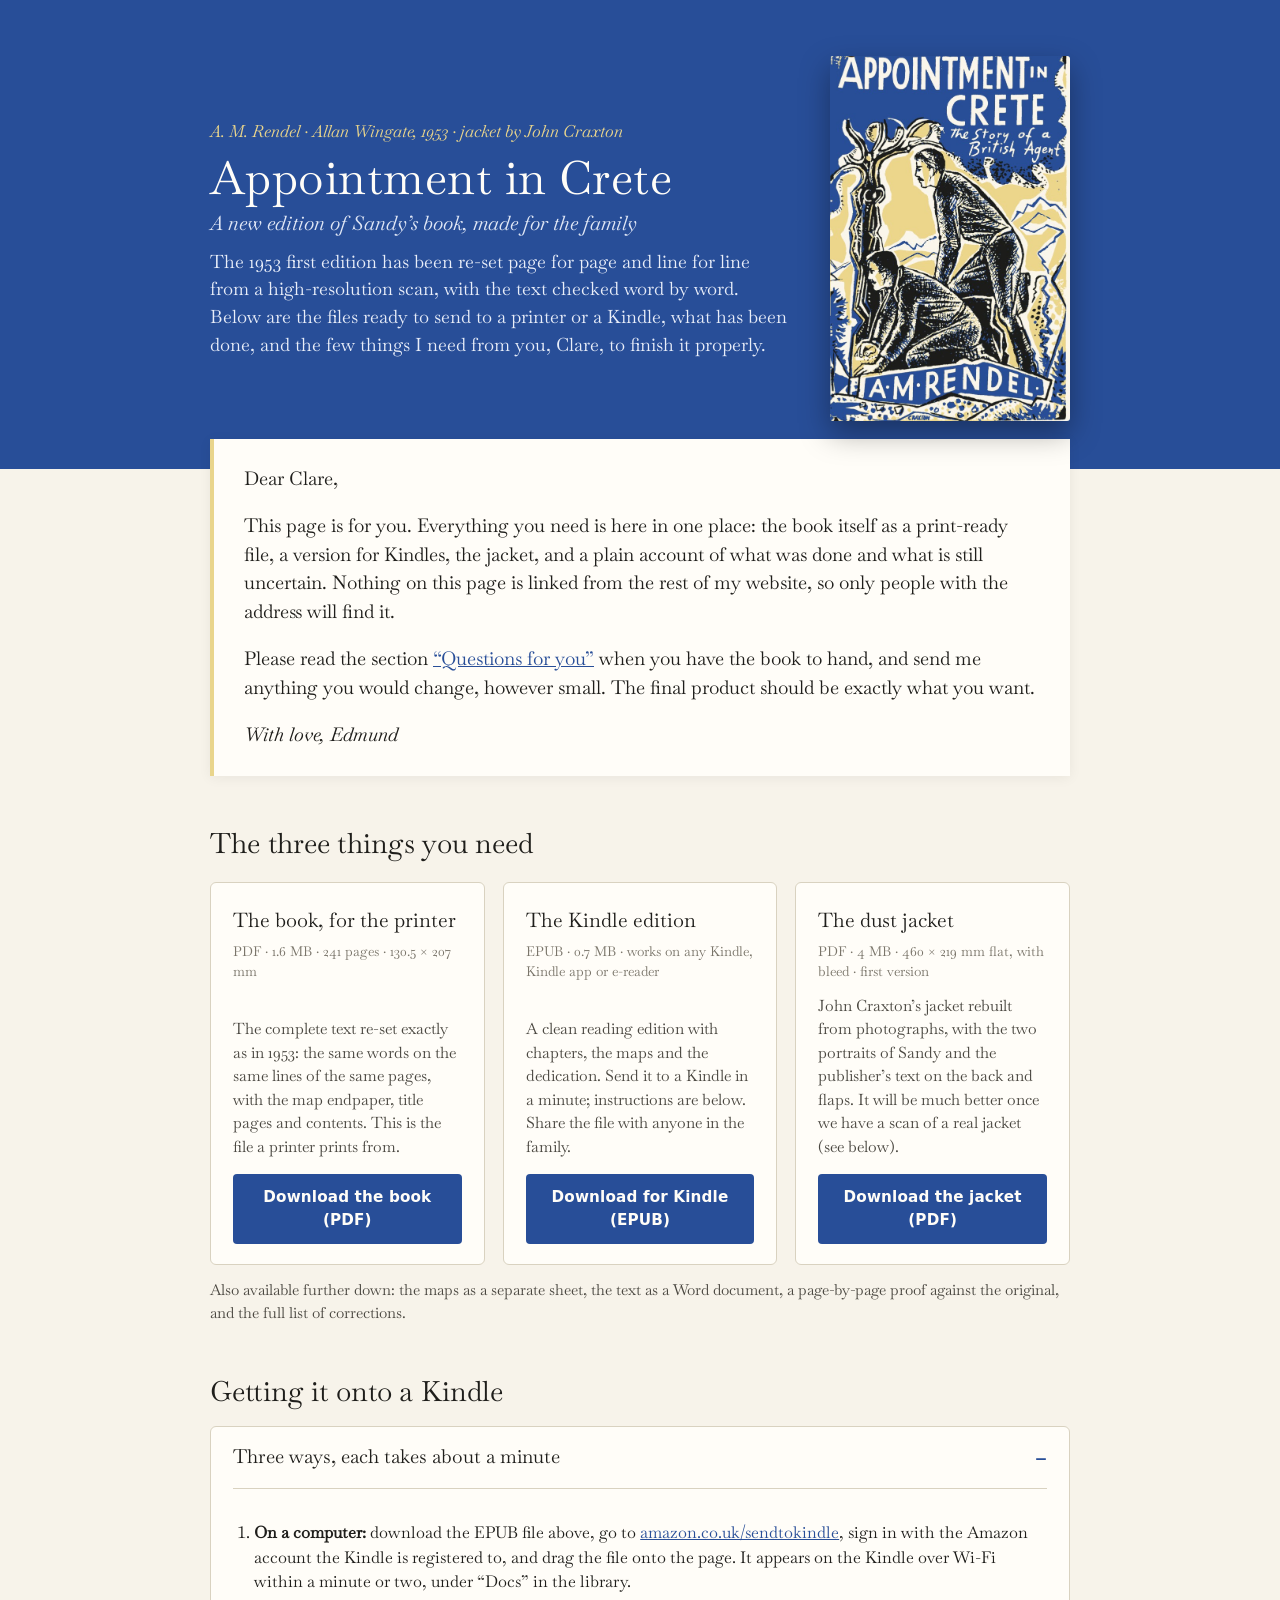
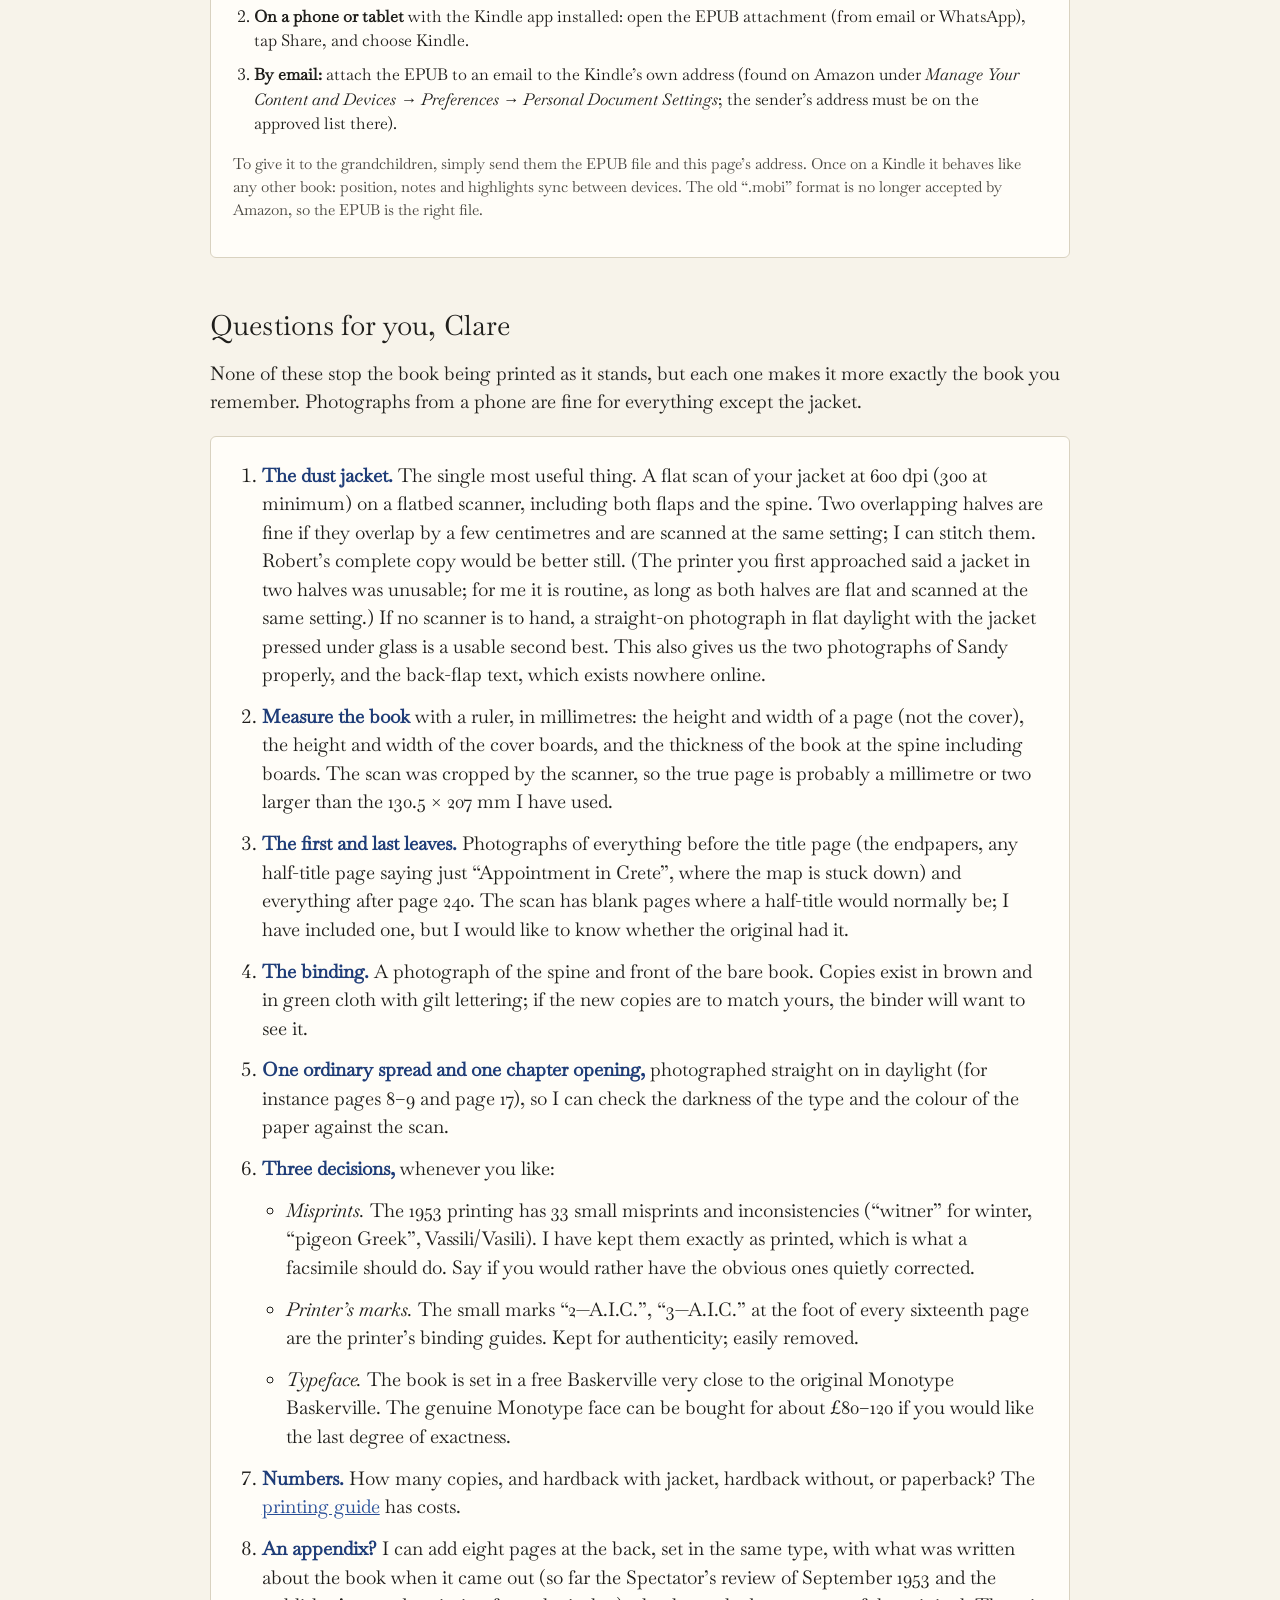
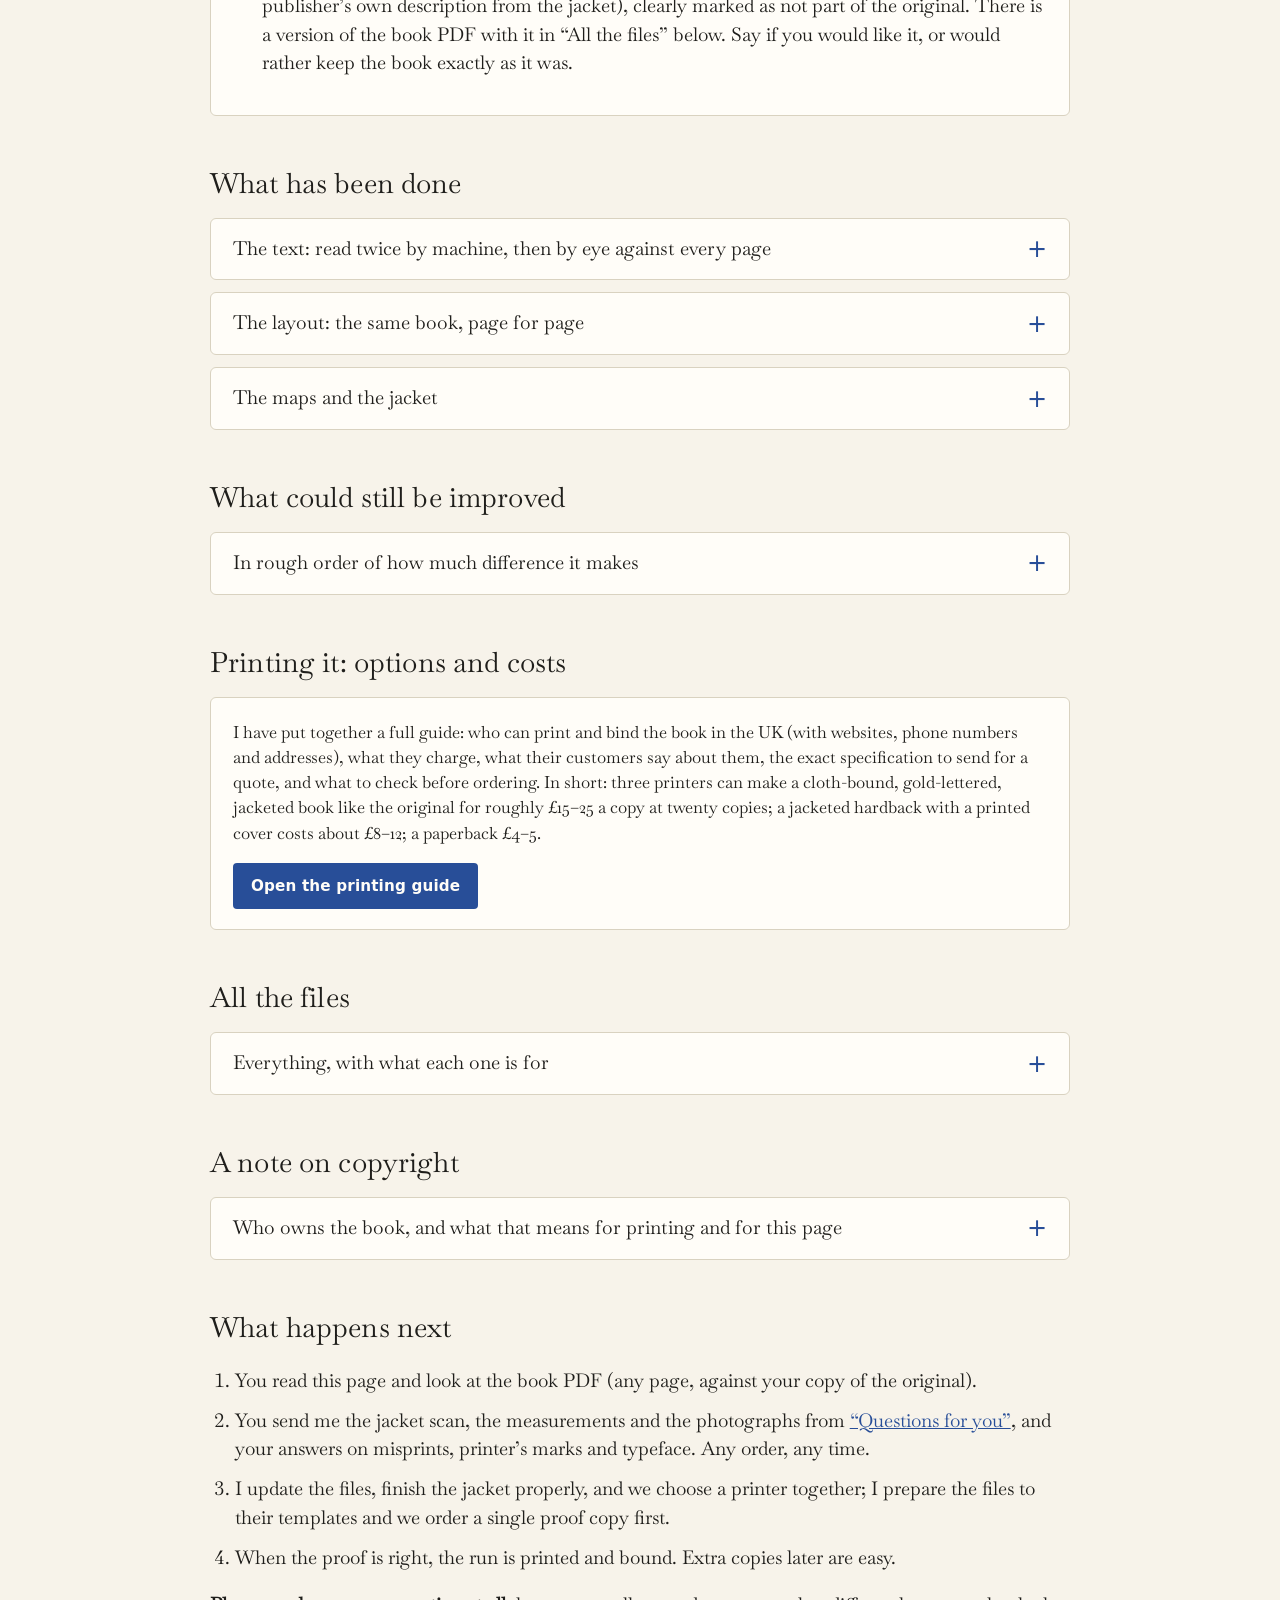
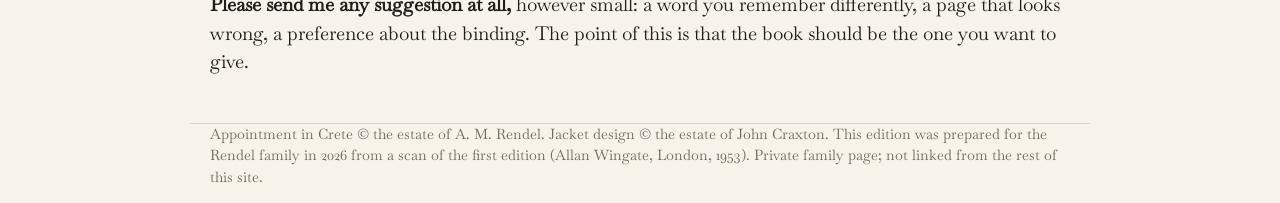
==== appointment-in-crete/index.html @ 9ece7dfc "Appointment in Crete: add printing guide, optional reviews appendix, page updates Co-Authored-By: Cl" ====
<!DOCTYPE html>
<html lang="en-GB">
<head>
<meta charset="utf-8">
<meta name="viewport" content="width=device-width, initial-scale=1">
<meta name="robots" content="noindex, nofollow, noarchive">
<title>Appointment in Crete — a new edition for the family</title>
<meta name="description" content="A. M. Rendel’s Appointment in Crete (1953), re-set page for page for the family: the book, the Kindle edition, the jacket, and what happens next.">
<style>
@font-face{font-family:"Baskervville";src:url(fonts/BaskervvilleRegular.ttf) format("truetype");font-weight:400;font-style:normal;font-display:swap}
@font-face{font-family:"Baskervville";src:url(fonts/BaskervvilleItalic.ttf) format("truetype");font-weight:400;font-style:italic;font-display:swap}
:root{--paper:#f7f3ea;--paper-2:#efe9db;--ink:#1f1e1b;--ink-2:#4a4740;--rule:#d9d2c0;--blue:#284e98;--blue-2:#1f3d78;--yellow:#e9d58c;--white:#fffdf8;--max:900px}
*{box-sizing:border-box}
html{scroll-behavior:smooth}
body{margin:0;background:var(--paper);color:var(--ink);font-family:"Baskervville",Baskerville,"Libre Baskerville",Georgia,serif;font-size:19px;line-height:1.5;-webkit-font-smoothing:antialiased}
a{color:var(--blue)}
.wrap{max-width:var(--max);margin:0 auto;padding:0 20px}
header.hero{background:var(--blue);color:var(--white);padding:56px 0 48px}
.hero .wrap{display:grid;grid-template-columns:1fr 240px;gap:40px;align-items:center}
.hero .kicker{font-style:italic;color:var(--yellow);font-size:1.05rem;margin:0 0 10px}
.hero h1{font-weight:400;font-size:2.9rem;line-height:1.05;margin:0 0 14px;letter-spacing:.01em}
.hero h1 small{display:block;font-size:1.25rem;font-style:italic;letter-spacing:0;margin-top:10px;color:#dfe6f5}
.hero p.lead{font-size:1.15rem;margin:0;color:#e9eef9;max-width:34em}
.hero img{width:100%;border-radius:3px;box-shadow:0 12px 30px rgba(0,0,0,.35)}
main{padding:12px 0 60px}
section{margin:46px 0}
h2{font-weight:400;font-size:1.75rem;margin:0 0 14px;letter-spacing:.005em}
h3{font-weight:400;font-size:1.2rem;margin:26px 0 8px}
p{margin:0 0 1em}
.letter{background:var(--white);border-left:4px solid var(--yellow);padding:26px 30px;margin-top:-30px;box-shadow:0 2px 12px rgba(0,0,0,.06)}
.letter p:last-child{margin-bottom:0}
.sig{font-style:italic}
.cards{display:grid;grid-template-columns:repeat(3,1fr);gap:18px;margin-top:18px}
.card{background:var(--white);border:1px solid var(--rule);border-radius:6px;padding:22px 22px 20px;display:flex;flex-direction:column}
.card h3{margin:0 0 6px;font-size:1.25rem}
.card p{font-size:.98rem;color:var(--ink-2);flex:1}
.card .meta{font-size:.85rem;color:#7a756a;margin:0 0 12px}
.btn{display:inline-block;background:var(--blue);color:var(--white);text-decoration:none;padding:12px 18px;border-radius:4px;font-family:system-ui,-apple-system,"Segoe UI",Roboto,sans-serif;font-size:.95rem;font-weight:600;letter-spacing:.01em;text-align:center}
.btn:hover{background:var(--blue-2)}
.btn.secondary{background:transparent;color:var(--blue);border:1.5px solid var(--blue)}
details{background:var(--white);border:1px solid var(--rule);border-radius:6px;margin:12px 0;padding:0 22px}
details summary{cursor:pointer;padding:16px 0;font-size:1.2rem;list-style:none;display:flex;align-items:center;justify-content:space-between}
details summary::-webkit-details-marker{display:none}
details summary::after{content:"+";font-family:system-ui,sans-serif;font-size:1.5rem;color:var(--blue);line-height:1}
details[open] summary::after{content:"–"}
details .body{padding:0 0 20px;border-top:1px solid var(--rule);padding-top:16px;font-size:1.02rem}
ol,ul{padding-left:1.3em}
li{margin:.35em 0}
.ask{background:var(--white);border:1px solid var(--rule);border-radius:6px;padding:6px 26px 18px}
.ask ol li{margin:.7em 0}
.ask li strong{color:var(--blue-2)}
.two{display:grid;grid-template-columns:1fr 1fr;gap:18px}
figure{margin:18px 0}
figure img{width:100%;border:1px solid var(--rule);background:#fff}
figcaption{font-size:.9rem;color:#6e6a60;margin-top:6px;font-style:italic}
table{border-collapse:collapse;width:100%;font-size:.92rem;margin:8px 0 14px}
th,td{text-align:left;vertical-align:top;padding:8px 10px;border-bottom:1px solid var(--rule)}
th{font-weight:400;font-style:italic;color:var(--ink-2)}
.files table td:first-child{white-space:nowrap}
.steps li{margin:.6em 0}
.note{font-size:.95rem;color:var(--ink-2)}
.pill{display:inline-block;background:var(--paper-2);border-radius:999px;padding:2px 10px;font-size:.8rem;font-family:system-ui,sans-serif;color:var(--ink-2);margin-left:6px;vertical-align:middle}
footer{border-top:1px solid var(--rule);padding:24px 0 40px;font-size:.9rem;color:#6e6a60}
@media (max-width:760px){
  body{font-size:17px}
  .hero .wrap{grid-template-columns:1fr}
  .hero img{max-width:220px}
  .hero h1{font-size:2.2rem}
  .cards,.two{grid-template-columns:1fr}
  .letter{padding:22px 20px}
}
</style>
</head>
<body>

<header class="hero">
  <div class="wrap">
    <div>
      <p class="kicker">A. M. Rendel · Allan Wingate, 1953 · jacket by John Craxton</p>
      <h1>Appointment in Crete<small>A new edition of Sandy’s book, made for the family</small></h1>
      <p class="lead">The 1953 first edition has been re-set page for page and line for line from a high-resolution scan, with the text checked word by word. Below are the files ready to send to a printer or a Kindle, what has been done, and the few things I need from you, Clare, to finish it properly.</p>
    </div>
    <img src="img/jacket-front.jpg" alt="Reconstruction of the 1953 dust jacket by John Craxton">
  </div>
</header>

<main class="wrap">

  <div class="letter">
    <p>Dear Clare,</p>
    <p>This page is for you. Everything you need is here in one place: the book itself as a print-ready file, a version for Kindles, the jacket, and a plain account of what was done and what is still uncertain. Nothing on this page is linked from the rest of my website, so only people with the address will find it.</p>
    <p>Please read the section <a href="#questions">“Questions for you”</a> when you have the book to hand, and send me anything you would change, however small. The final product should be exactly what you want.</p>
    <p class="sig">With love, Edmund</p>
  </div>

  <section id="essentials">
    <h2>The three things you need</h2>
    <div class="cards">
      <div class="card">
        <h3>The book, for the printer</h3>
        <p class="meta">PDF · 1.6 MB · 241 pages · 130.5 × 207 mm</p>
        <p>The complete text re-set exactly as in 1953: the same words on the same lines of the same pages, with the map endpaper, title pages and contents. This is the file a printer prints from.</p>
        <a class="btn" href="files/AppointmentInCrete_facsimile.pdf" download>Download the book (PDF)</a>
      </div>
      <div class="card">
        <h3>The Kindle edition</h3>
        <p class="meta">EPUB · 0.7 MB · works on any Kindle, Kindle app or e-reader</p>
        <p>A clean reading edition with chapters, the maps and the dedication. Send it to a Kindle in a minute; instructions are below. Share the file with anyone in the family.</p>
        <a class="btn" href="files/AppointmentInCrete.epub" download>Download for Kindle (EPUB)</a>
      </div>
      <div class="card">
        <h3>The dust jacket</h3>
        <p class="meta">PDF · 4 MB · 460 × 219 mm flat, with bleed · first version</p>
        <p>John Craxton’s jacket rebuilt from photographs, with the two portraits of Sandy and the publisher’s text on the back and flaps. It will be much better once we have a scan of a real jacket (see below).</p>
        <a class="btn" href="files/jacket.pdf" download>Download the jacket (PDF)</a>
      </div>
    </div>
    <p class="note" style="margin-top:14px">Also available further down: the maps as a separate sheet, the text as a Word document, a page-by-page proof against the original, and the full list of corrections.</p>
  </section>

  <section id="kindle">
    <h2>Getting it onto a Kindle</h2>
    <details open>
      <summary>Three ways, each takes about a minute</summary>
      <div class="body">
        <ol class="steps">
          <li><strong>On a computer:</strong> download the EPUB file above, go to <a href="https://www.amazon.co.uk/sendtokindle" target="_blank" rel="noopener">amazon.co.uk/sendtokindle</a>, sign in with the Amazon account the Kindle is registered to, and drag the file onto the page. It appears on the Kindle over Wi-Fi within a minute or two, under “Docs” in the library.</li>
          <li><strong>On a phone or tablet</strong> with the Kindle app installed: open the EPUB attachment (from email or WhatsApp), tap Share, and choose Kindle.</li>
          <li><strong>By email:</strong> attach the EPUB to an email to the Kindle’s own address (found on Amazon under <em>Manage Your Content and Devices → Preferences → Personal Document Settings</em>; the sender’s address must be on the approved list there).</li>
        </ol>
        <p class="note">To give it to the grandchildren, simply send them the EPUB file and this page’s address. Once on a Kindle it behaves like any other book: position, notes and highlights sync between devices. The old “.mobi” format is no longer accepted by Amazon, so the EPUB is the right file.</p>
      </div>
    </details>
  </section>

  <section id="questions">
    <h2>Questions for you, Clare</h2>
    <p>None of these stop the book being printed as it stands, but each one makes it more exactly the book you remember. Photographs from a phone are fine for everything except the jacket.</p>
    <div class="ask">
      <ol>
        <li><strong>The dust jacket.</strong> The single most useful thing. A flat scan of your jacket at 600 dpi (300 at minimum) on a flatbed scanner, including both flaps and the spine. Two overlapping halves are fine if they overlap by a few centimetres and are scanned at the same setting; I can stitch them. Robert’s complete copy would be better still. (The printer you first approached said a jacket in two halves was unusable; for me it is routine, as long as both halves are flat and scanned at the same setting.) If no scanner is to hand, a straight-on photograph in flat daylight with the jacket pressed under glass is a usable second best. This also gives us the two photographs of Sandy properly, and the back-flap text, which exists nowhere online.</li>
        <li><strong>Measure the book</strong> with a ruler, in millimetres: the height and width of a page (not the cover), the height and width of the cover boards, and the thickness of the book at the spine including boards. The scan was cropped by the scanner, so the true page is probably a millimetre or two larger than the 130.5 × 207 mm I have used.</li>
        <li><strong>The first and last leaves.</strong> Photographs of everything before the title page (the endpapers, any half-title page saying just “Appointment in Crete”, where the map is stuck down) and everything after page 240. The scan has blank pages where a half-title would normally be; I have included one, but I would like to know whether the original had it.</li>
        <li><strong>The binding.</strong> A photograph of the spine and front of the bare book. Copies exist in brown and in green cloth with gilt lettering; if the new copies are to match yours, the binder will want to see it.</li>
        <li><strong>One ordinary spread and one chapter opening,</strong> photographed straight on in daylight (for instance pages 8–9 and page 17), so I can check the darkness of the type and the colour of the paper against the scan.</li>
        <li><strong>Three decisions,</strong> whenever you like:
          <ul>
            <li><em>Misprints.</em> The 1953 printing has 33 small misprints and inconsistencies (“witner” for winter, “pigeon Greek”, Vassili/Vasili). I have kept them exactly as printed, which is what a facsimile should do. Say if you would rather have the obvious ones quietly corrected.</li>
            <li><em>Printer’s marks.</em> The small marks “2—A.I.C.”, “3—A.I.C.” at the foot of every sixteenth page are the printer’s binding guides. Kept for authenticity; easily removed.</li>
            <li><em>Typeface.</em> The book is set in a free Baskerville very close to the original Monotype Baskerville. The genuine Monotype face can be bought for about £80–120 if you would like the last degree of exactness.</li>
          </ul>
        </li>
        <li><strong>Numbers.</strong> How many copies, and hardback with jacket, hardback without, or paperback? The <a href="printing.html">printing guide</a> has costs.</li>
        <li><strong>An appendix?</strong> I can add eight pages at the back, set in the same type, with what was written about the book when it came out (so far the Spectator’s review of September 1953 and the publisher’s own description from the jacket), clearly marked as not part of the original. There is a version of the book PDF with it in “All the files” below. Say if you would like it, or would rather keep the book exactly as it was.</li>
      </ol>
    </div>
  </section>

  <section id="done">
    <h2>What has been done</h2>
    <details>
      <summary>The text: read twice by machine, then by eye against every page</summary>
      <div class="body">
        <p>The copy we had was a scan with a poor computer reading of the text behind it: about one error every sixty to a hundred words, worst in the Cretan names. The scan itself, happily, is excellent, at 600 dots per inch.</p>
        <p>The pages were read again by a modern recognition engine, the two readings were compared line by line, and every one of the 238 scanned pages was then proofread against the page image. 1,166 changes were made and logged, and the 33 places where the 1953 printing itself is wrong were kept as printed and listed. The author’s spellings (Herakleion, Lasithi, sakkouli) and the book’s punctuation have been reproduced exactly, down to the printer’s habit of a thin space before question marks and exclamation marks.</p>
        <p><a href="files/corrections.html">Read the full corrections log</a></p>
      </div>
    </details>
    <details>
      <summary>The layout: the same book, page for page</summary>
      <div class="body">
        <p>Rather than re-flow the text and hope it comes out the same length, every page of the new book carries exactly the words of the corresponding page in the original, on the same lines, justified to the same width, on the same grid of 35 lines. Page 133 of the new book is page 133 of the old one. The chapter openings with their two-line capitals and small flower, the page numbers, the Byron verse on page 122, the tapering last paragraph and “FINIS” are all as they were. An automatic check lays each new page over its scan to catch any drift.</p>
        <div class="two">
          <figure><img src="img/spread-original.jpg" alt="Pages 8 and 9 of the 1953 edition"><figcaption>Pages 8–9 of the 1953 printing (scan)</figcaption></figure>
          <figure><img src="img/spread-new.jpg" alt="Pages 8 and 9 of the new edition"><figcaption>The same pages in the new edition</figcaption></figure>
        </div>
        <figure><img src="img/chapter-opening.png" alt="Chapter One opening in the new edition"><figcaption>The opening of Chapter One in the new setting, with the chapter flower traced from the original.</figcaption></figure>
        <p><a href="files/proof_side_by_side.pdf">Open the page-by-page proof</a> (47 MB: every page of the scan beside the new page).</p>
      </div>
    </details>
    <details>
      <summary>The maps and the jacket</summary>
      <div class="body">
        <div class="two">
          <div>
            <p>The two maps of Crete from the front endpaper were cleaned from the 600 dpi scan (specks removed, nothing redrawn) and are supplied both inside the book and as a separate sheet at the size of a page, so they can be stuck down on the endpaper as in the original.</p>
            <p>The jacket was rebuilt from the best photographs of first editions that booksellers have put online. The front works well because Craxton’s design uses three flat printing colours (blue, yellow and black) that could be separated cleanly. The spine is re-lettered in a plain typeface because no photograph shows it flat; the two portraits of Sandy are soft because they come from a photograph of a photograph; and the continuation of the blurb on the back flap could not be found anywhere. A scan of a real jacket replaces all of this.</p>
            <p style="display:flex;gap:10px;align-items:flex-start"><img src="img/photo_officer.jpg" alt="Sandy Rendel as a British officer" style="width:48%;border:1px solid var(--rule)"><img src="img/photo_partisan.jpg" alt="Sandy Rendel as a Cretan partisan" style="width:48%;border:1px solid var(--rule)"></p>
          </div>
          <figure><img src="img/map.jpg" alt="The two maps of Crete from the endpaper"><figcaption>The endpaper maps, cleaned from the scan</figcaption></figure>
        </div>
      </div>
    </details>
  </section>

  <section id="improve">
    <h2>What could still be improved</h2>
    <details>
      <summary>In rough order of how much difference it makes</summary>
      <div class="body">
        <ol>
          <li><strong>Jacket from a real scan</strong> — spine lettering, sharp portraits, true colours, the missing back-flap text.</li>
          <li><strong>Exact trim size and margins</strong> from measuring the book, so the printed copy is the same size in the hand.</li>
          <li><strong>Half-title and endpapers</strong> confirmed from the family copy.</li>
          <li><strong>Type colour.</strong> Letterpress printing on soft paper looks heavier than a modern print; the type has been thickened slightly to compensate, and a photograph of an original page will let me match it more closely.</li>
          <li><strong>The genuine Monotype Baskerville</strong> typeface, if wanted (a purchase of about £80–120).</li>
          <li><strong>Three doubtful readings</strong> that need a glance at the book: page 19 “had to help” (a tiny dot after “had”, judged a speck rather than a full stop), page 144 “of” (a broken letter in the printing), page 163 a faint comma after “brightly”.</li>
          <li><strong>Binding to match</strong> (cloth colour, gilt spine lettering) once we know what yours looks like.</li>
        </ol>
      </div>
    </details>
  </section>

  <section id="printing">
    <h2>Printing it: options and costs</h2>
    <div class="card" style="display:block">
      <p style="font-size:1.05rem;color:var(--ink)">I have put together a full guide: who can print and bind the book in the UK (with websites, phone numbers and addresses), what they charge, what their customers say about them, the exact specification to send for a quote, and what to check before ordering. In short: three printers can make a cloth-bound, gold-lettered, jacketed book like the original for roughly £15–25 a copy at twenty copies; a jacketed hardback with a printed cover costs about £8–12; a paperback £4–5.</p>
      <a class="btn" href="printing.html">Open the printing guide</a>
    </div>
  </section>

  <section id="files" class="files">
    <h2>All the files</h2>
    <details>
      <summary>Everything, with what each one is for</summary>
      <div class="body">
        <table>
          <tr><td><a href="files/AppointmentInCrete_facsimile.pdf" download>AppointmentInCrete_facsimile.pdf</a></td><td>The book for the printer, 241 pages at trim size, fonts embedded. <span class="pill">1.6 MB</span></td></tr>
          <tr><td><a href="files/AppointmentInCrete_facsimile_with_appendix.pdf" download>AppointmentInCrete_facsimile_with_appendix.pdf</a></td><td>The same book with an optional eight-page appendix of contemporary reviews and the jacket text at the back (249 pages). <span class="pill">1.8 MB</span></td></tr>
          <tr><td><a href="printing.html">printing.html</a></td><td>The printing guide: printers, contact details, costs, reviews, specification and checklist.</td></tr>
          <tr><td><a href="files/AppointmentInCrete.epub" download>AppointmentInCrete.epub</a></td><td>Kindle / e-reader edition. <span class="pill">0.7 MB</span></td></tr>
          <tr><td><a href="files/jacket.pdf" download>jacket.pdf</a></td><td>Dust jacket, first version, 460 × 219 mm including 3 mm bleed, 22 mm spine, 76 mm flaps. <span class="pill">4 MB</span></td></tr>
          <tr><td><a href="files/map_endpaper.pdf" download>map_endpaper.pdf</a></td><td>The two maps as one sheet at page size, for the endpaper. <span class="pill">0.4 MB</span></td></tr>
          <tr><td><a href="files/AppointmentInCrete_text.docx" download>AppointmentInCrete_text.docx</a></td><td>The corrected text as a Word document, for anyone who wants to quote or search it. <span class="pill">0.2 MB</span></td></tr>
          <tr><td><a href="files/proof_side_by_side.pdf">proof_side_by_side.pdf</a></td><td>Every page of the 1953 scan beside the new page, for checking. <span class="pill">47 MB</span></td></tr>
          <tr><td><a href="files/corrections.html">corrections.html</a></td><td>Every change made to the machine-read text, page by page, and the misprints found in the original.</td></tr>
          <tr><td><a href="files/plan.html">plan.html</a></td><td>The working plan: measurements of the original, research notes, printing research, open questions.</td></tr>
        </table>
      </div>
    </details>
  </section>

  <section id="copyright">
    <h2>A note on copyright</h2>
    <details>
      <summary>Who owns the book, and what that means for printing and for this page</summary>
      <div class="body">
        <p>Sandy died in 1991, so under UK law his text remains in copyright until the end of 2061. The copyright belongs to his estate, that is to his heirs, unless he assigned it to the publisher; Allan Wingate ceased trading in the 1960s, and if it is not clear from his papers whether the rights were assigned or merely licensed, the family is the only party with a realistic claim. Printing copies for the family and sharing this page among the family are the kind of thing the owner of a copyright is entitled to do. If anyone in the family has papers from the publisher, they would settle the question.</p>
        <p>The jacket design is John Craxton’s (he died in 2009) and is in copyright until 2079, held by his estate. Reproducing it on a handful of family copies is the sort of use an estate is normally glad to allow, and a short courtesy note to the Craxton Estate would be a kind thing to send if the jacket is reprinted. The two photographs on the jacket are of unknown authorship and were published in 1953; their copyright has expired.</p>
        <p>This page is unlisted and marked so that search engines do not index it. It should stay a page for the family rather than a public edition.</p>
      </div>
    </details>
  </section>

  <section id="next">
    <h2>What happens next</h2>
    <ol class="steps">
      <li>You read this page and look at the book PDF (any page, against your copy of the original).</li>
      <li>You send me the jacket scan, the measurements and the photographs from <a href="#questions">“Questions for you”</a>, and your answers on misprints, printer’s marks and typeface. Any order, any time.</li>
      <li>I update the files, finish the jacket properly, and we choose a printer together; I prepare the files to their templates and we order a single proof copy first.</li>
      <li>When the proof is right, the run is printed and bound. Extra copies later are easy.</li>
    </ol>
    <p><strong>Please send me any suggestion at all,</strong> however small: a word you remember differently, a page that looks wrong, a preference about the binding. The point of this is that the book should be the one you want to give.</p>
  </section>

</main>

<footer class="wrap">
  <p>Appointment in Crete © the estate of A. M. Rendel. Jacket design © the estate of John Craxton. This edition was prepared for the Rendel family in 2026 from a scan of the first edition (Allan Wingate, London, 1953). Private family page; not linked from the rest of this site.</p>
</footer>

</body>
</html>
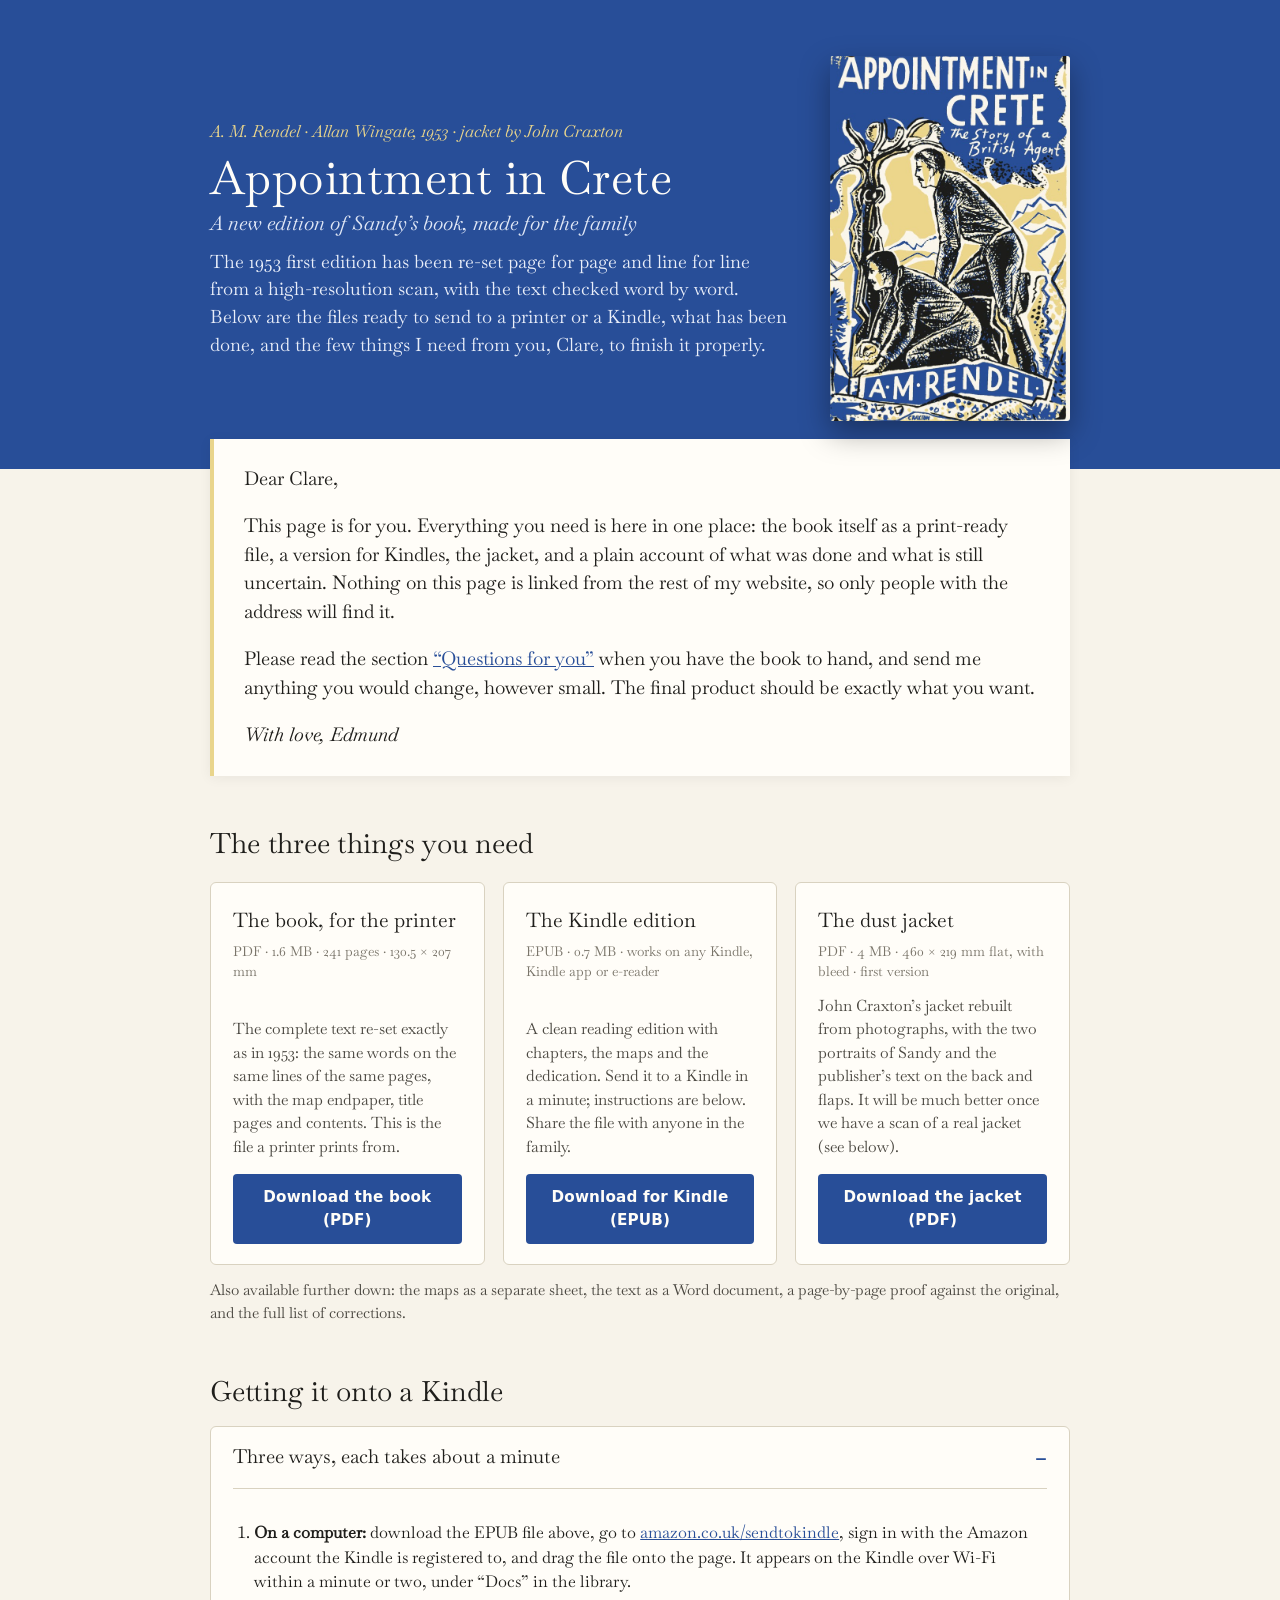
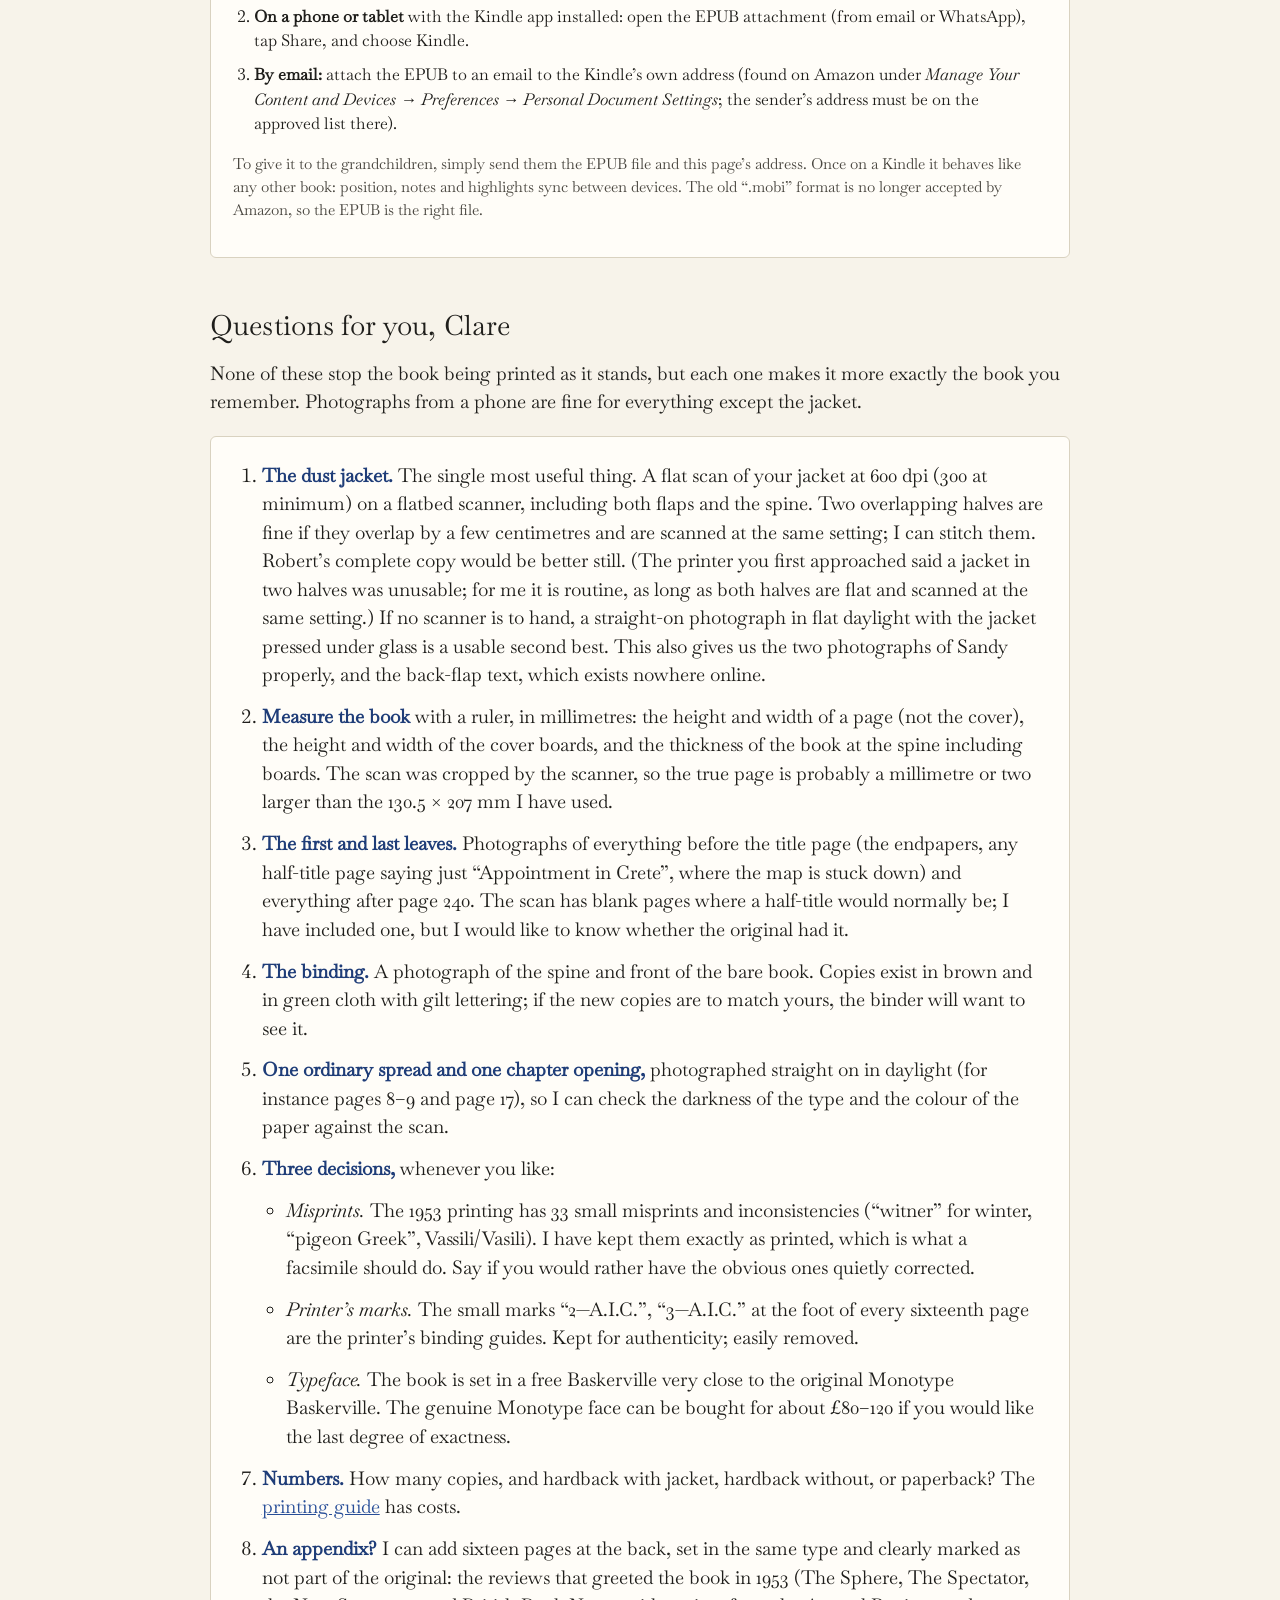
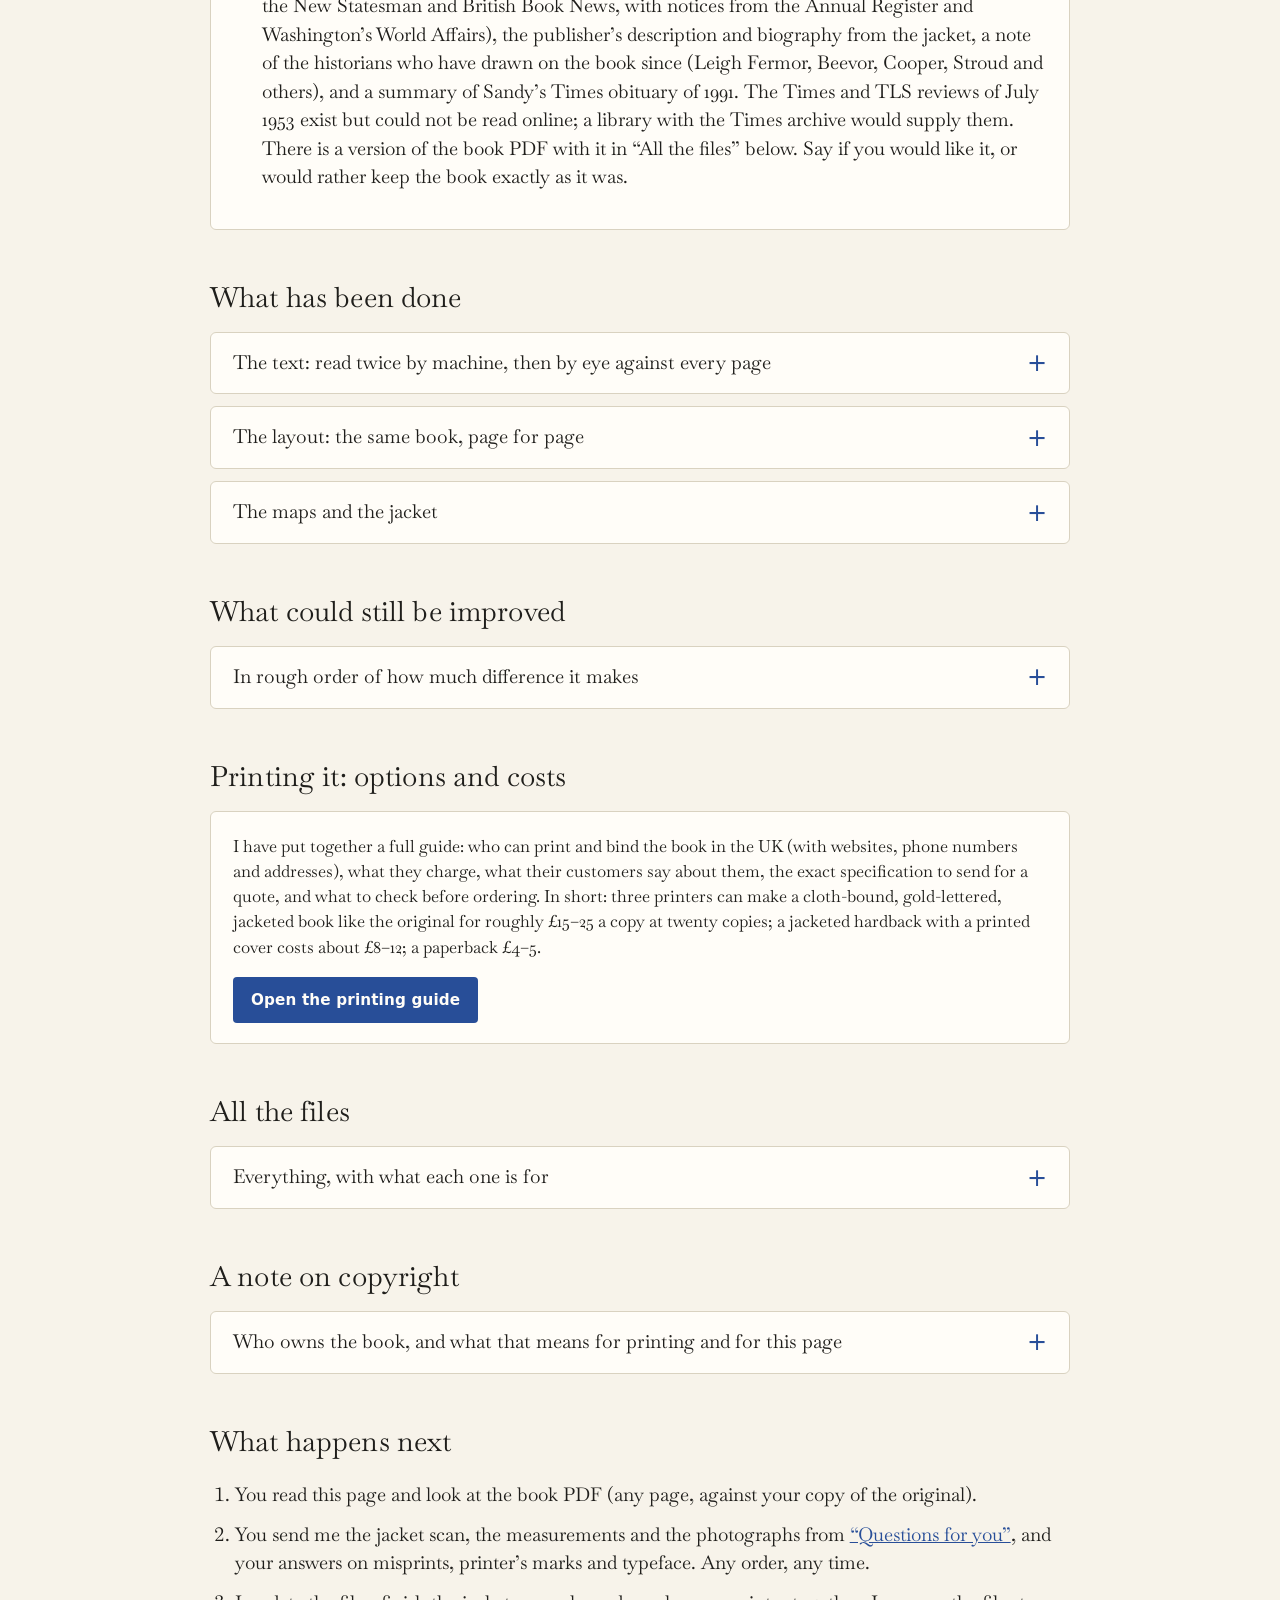
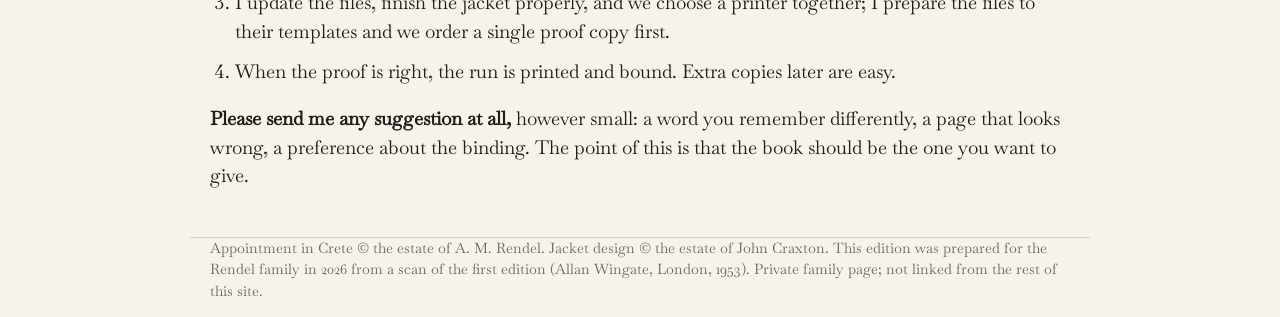
==== commit 6f1248da: "Appointment in Crete: reviews appendix expanded, IngramSpark 2026 price, page text Co-Authored-By: C" ====
--- a/appointment-in-crete/index.html
+++ b/appointment-in-crete/index.html
@@ -151,7 +151,7 @@
           </ul>
         </li>
         <li><strong>Numbers.</strong> How many copies, and hardback with jacket, hardback without, or paperback? The <a href="printing.html">printing guide</a> has costs.</li>
-        <li><strong>An appendix?</strong> I can add eight pages at the back, set in the same type, with what was written about the book when it came out (so far the Spectator’s review of September 1953 and the publisher’s own description from the jacket), clearly marked as not part of the original. There is a version of the book PDF with it in “All the files” below. Say if you would like it, or would rather keep the book exactly as it was.</li>
+        <li><strong>An appendix?</strong> I can add sixteen pages at the back, set in the same type and clearly marked as not part of the original: the reviews that greeted the book in 1953 (The Sphere, The Spectator, the New Statesman and British Book News, with notices from the Annual Register and Washington’s World Affairs), the publisher’s description and biography from the jacket, a note of the historians who have drawn on the book since (Leigh Fermor, Beevor, Cooper, Stroud and others), and a summary of Sandy’s Times obituary of 1991. The Times and TLS reviews of July 1953 exist but could not be read online; a library with the Times archive would supply them. There is a version of the book PDF with it in “All the files” below. Say if you would like it, or would rather keep the book exactly as it was.</li>
       </ol>
     </div>
   </section>
@@ -226,7 +226,7 @@
       <div class="body">
         <table>
           <tr><td><a href="files/AppointmentInCrete_facsimile.pdf" download>AppointmentInCrete_facsimile.pdf</a></td><td>The book for the printer, 241 pages at trim size, fonts embedded. <span class="pill">1.6 MB</span></td></tr>
-          <tr><td><a href="files/AppointmentInCrete_facsimile_with_appendix.pdf" download>AppointmentInCrete_facsimile_with_appendix.pdf</a></td><td>The same book with an optional eight-page appendix of contemporary reviews and the jacket text at the back (249 pages). <span class="pill">1.8 MB</span></td></tr>
+          <tr><td><a href="files/AppointmentInCrete_facsimile_with_appendix.pdf" download>AppointmentInCrete_facsimile_with_appendix.pdf</a></td><td>The same book with an optional sixteen-page appendix at the back: the 1953 reviews, the jacket text, later references and the 1991 obituary (257 pages). <span class="pill">1.7 MB</span></td></tr>
           <tr><td><a href="printing.html">printing.html</a></td><td>The printing guide: printers, contact details, costs, reviews, specification and checklist.</td></tr>
           <tr><td><a href="files/AppointmentInCrete.epub" download>AppointmentInCrete.epub</a></td><td>Kindle / e-reader edition. <span class="pill">0.7 MB</span></td></tr>
           <tr><td><a href="files/jacket.pdf" download>jacket.pdf</a></td><td>Dust jacket, first version, 460 × 219 mm including 3 mm bleed, 22 mm spine, 76 mm flaps. <span class="pill">4 MB</span></td></tr>
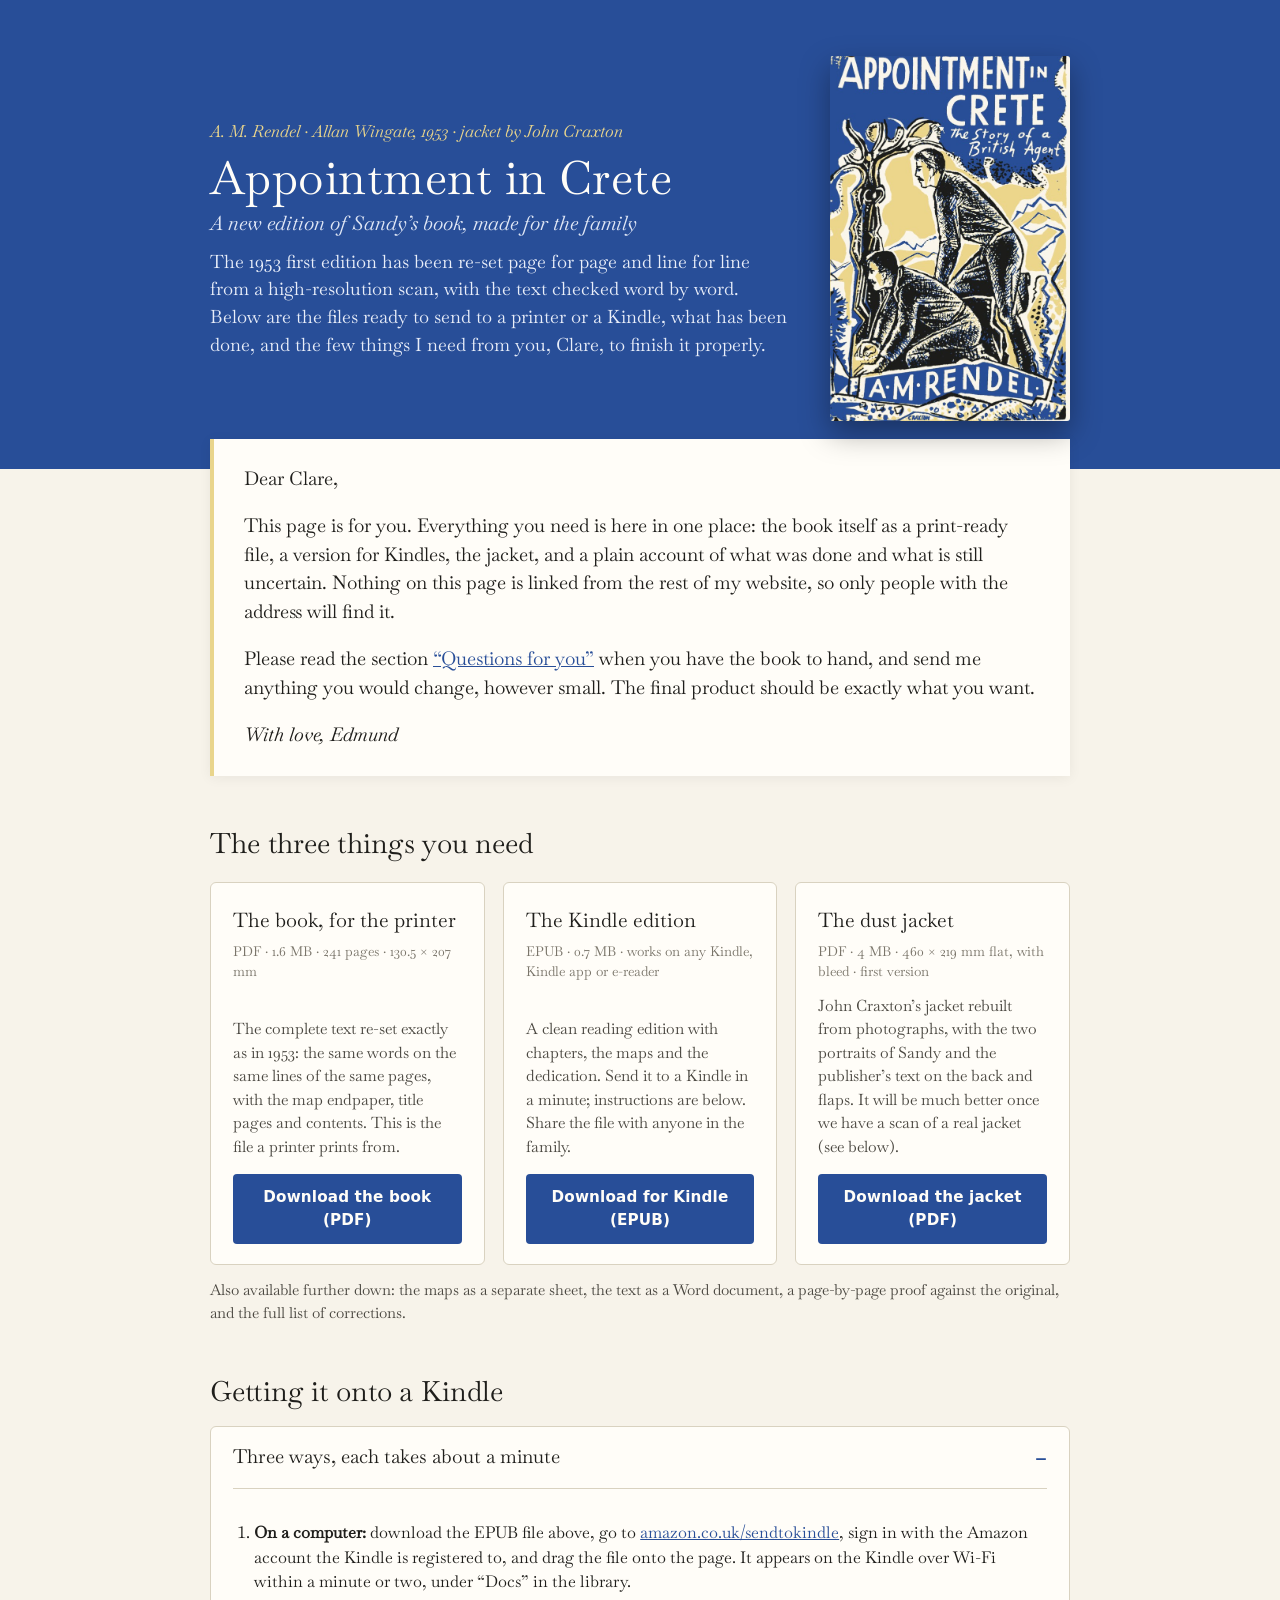
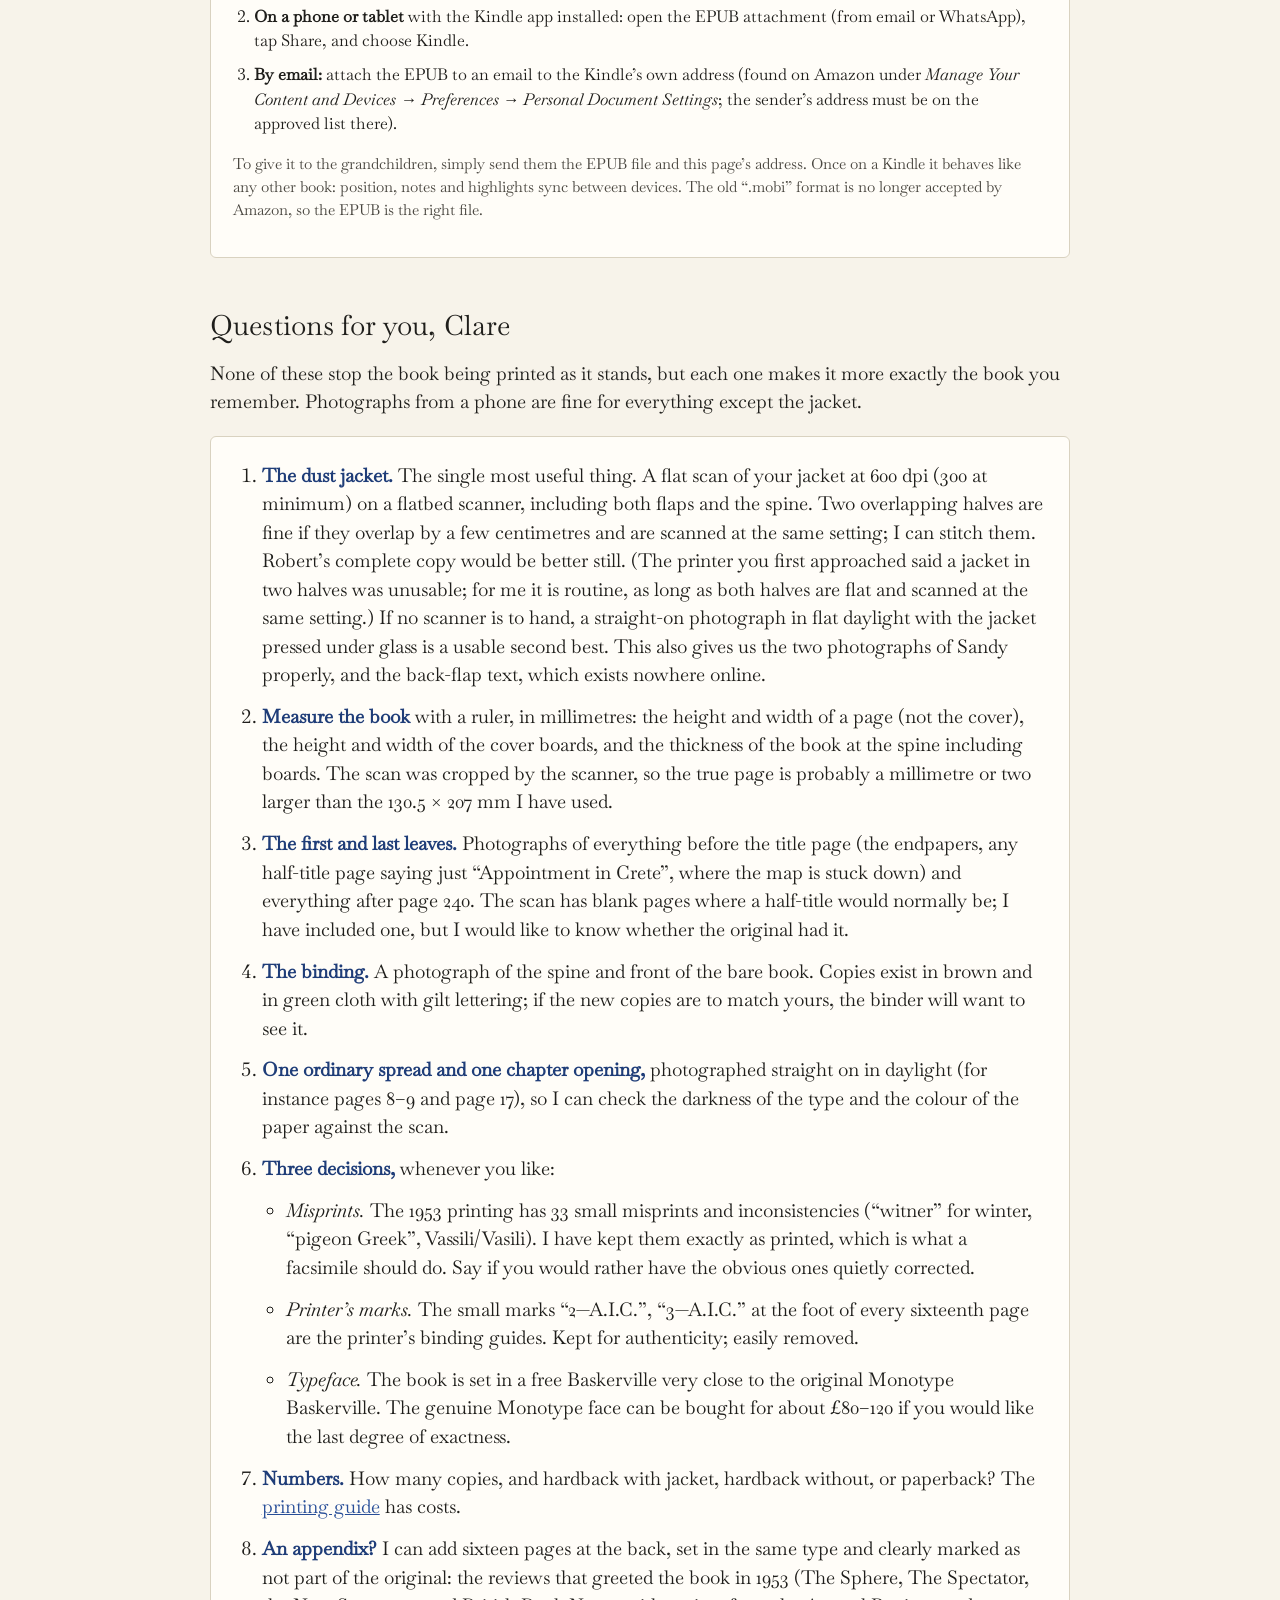
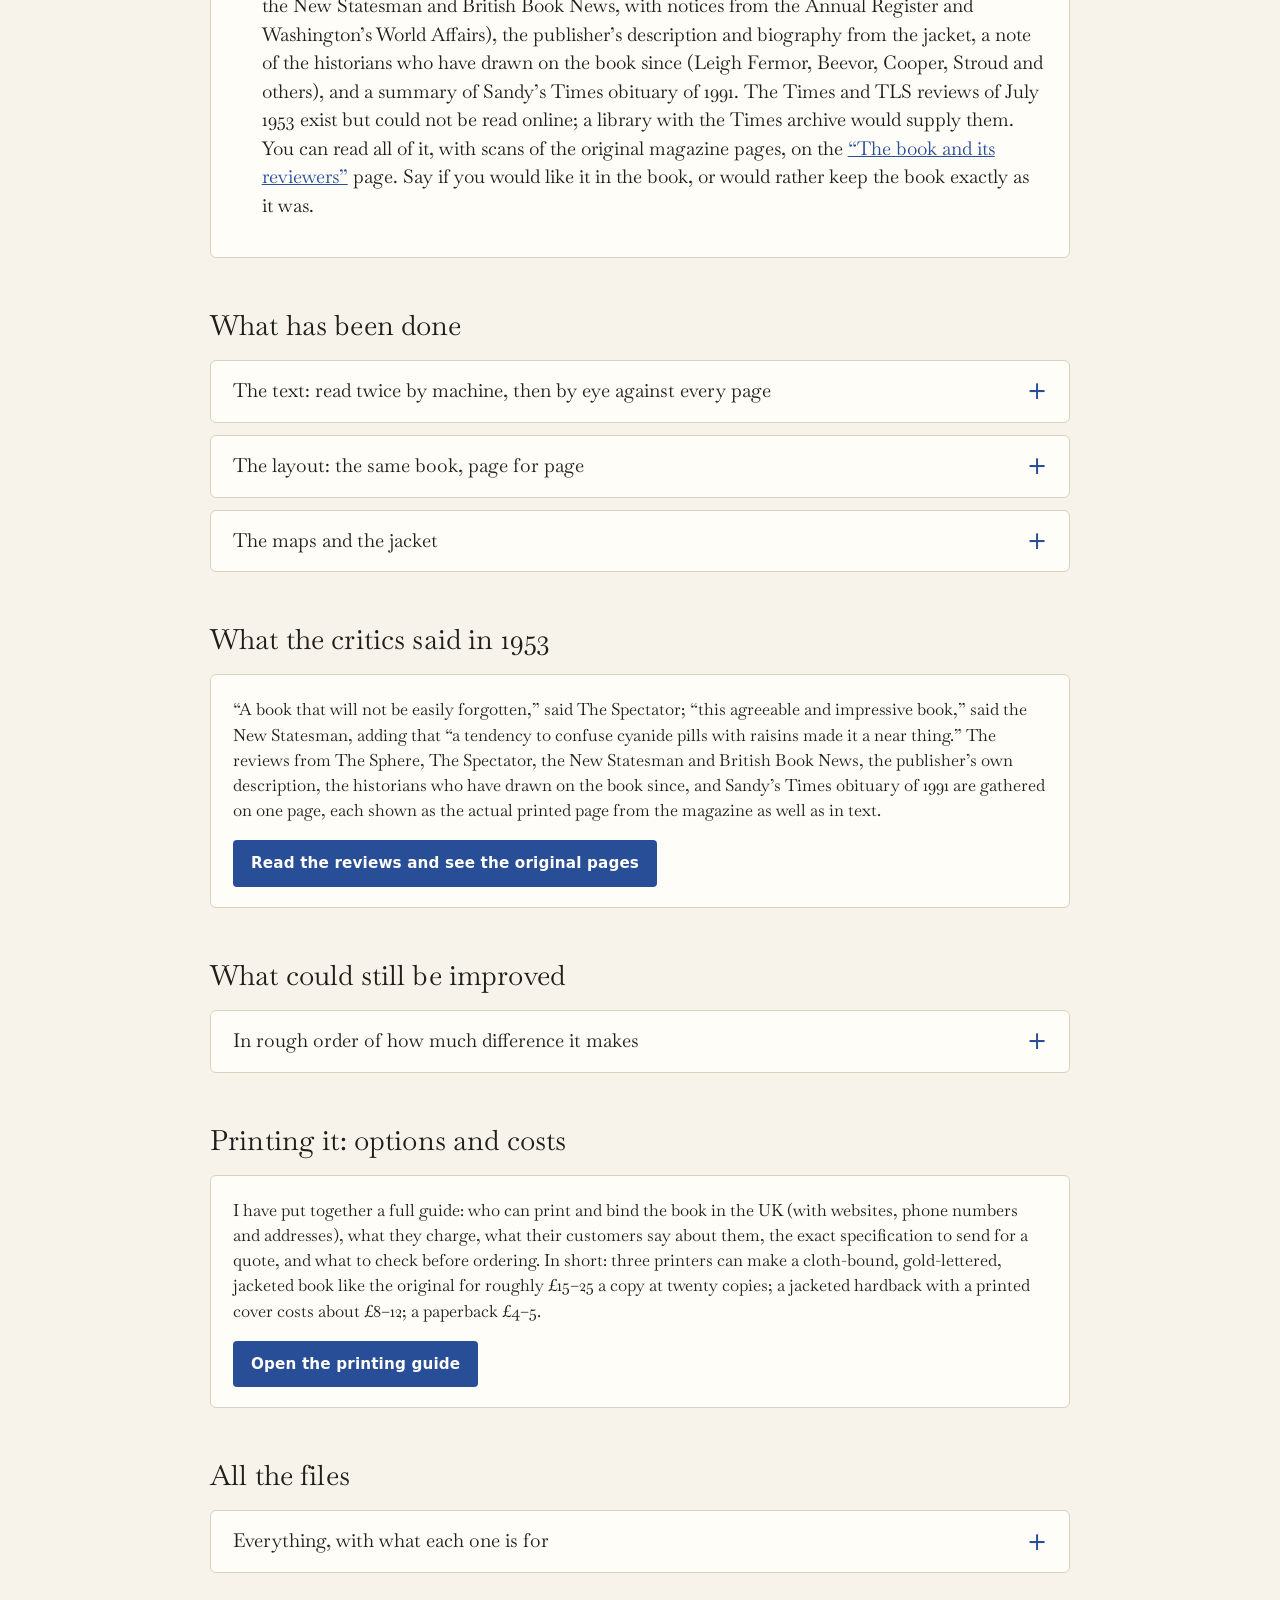
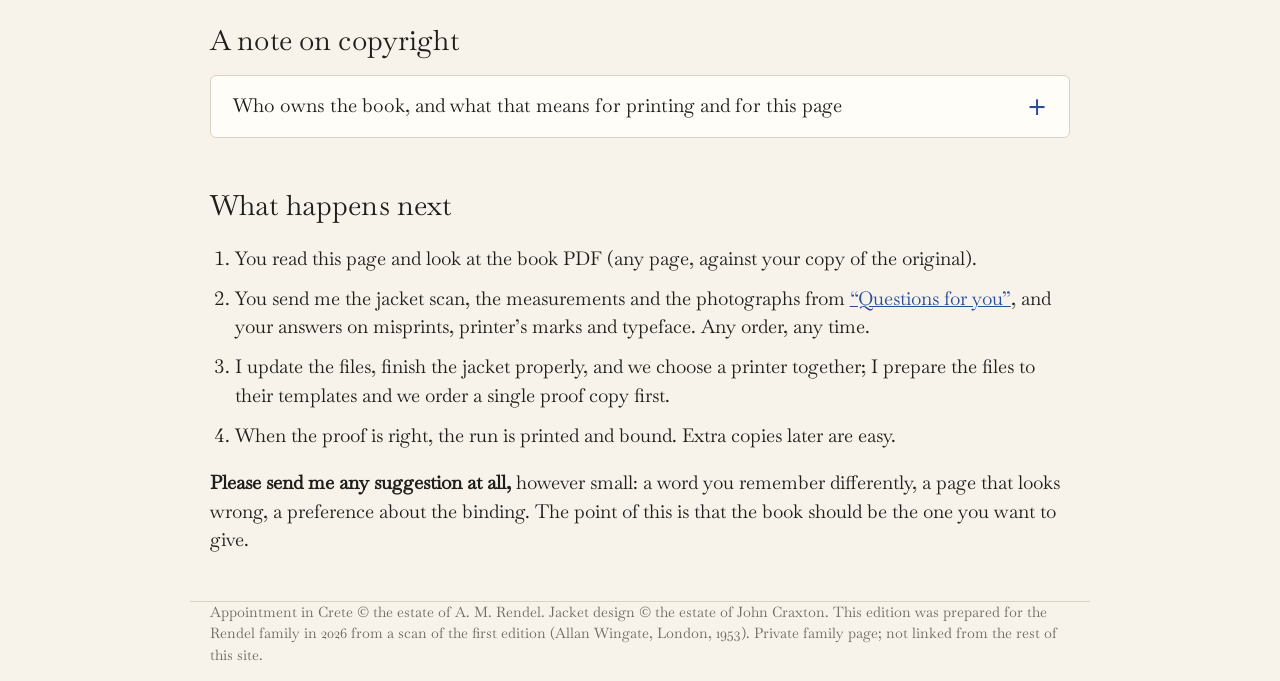
==== commit dac4df8f: "Appointment in Crete: reviews page with scans of the original magazine pages and the 1991 Times obit" ====
--- a/appointment-in-crete/index.html
+++ b/appointment-in-crete/index.html
@@ -151,7 +151,7 @@
           </ul>
         </li>
         <li><strong>Numbers.</strong> How many copies, and hardback with jacket, hardback without, or paperback? The <a href="printing.html">printing guide</a> has costs.</li>
-        <li><strong>An appendix?</strong> I can add sixteen pages at the back, set in the same type and clearly marked as not part of the original: the reviews that greeted the book in 1953 (The Sphere, The Spectator, the New Statesman and British Book News, with notices from the Annual Register and Washington’s World Affairs), the publisher’s description and biography from the jacket, a note of the historians who have drawn on the book since (Leigh Fermor, Beevor, Cooper, Stroud and others), and a summary of Sandy’s Times obituary of 1991. The Times and TLS reviews of July 1953 exist but could not be read online; a library with the Times archive would supply them. There is a version of the book PDF with it in “All the files” below. Say if you would like it, or would rather keep the book exactly as it was.</li>
+        <li><strong>An appendix?</strong> I can add sixteen pages at the back, set in the same type and clearly marked as not part of the original: the reviews that greeted the book in 1953 (The Sphere, The Spectator, the New Statesman and British Book News, with notices from the Annual Register and Washington’s World Affairs), the publisher’s description and biography from the jacket, a note of the historians who have drawn on the book since (Leigh Fermor, Beevor, Cooper, Stroud and others), and a summary of Sandy’s Times obituary of 1991. The Times and TLS reviews of July 1953 exist but could not be read online; a library with the Times archive would supply them. You can read all of it, with scans of the original magazine pages, on the <a href="appendix.html">“The book and its reviewers”</a> page. Say if you would like it in the book, or would rather keep the book exactly as it was.</li>
       </ol>
     </div>
   </section>
@@ -191,6 +191,14 @@
         </div>
       </div>
     </details>
+  </section>
+
+  <section id="reviews">
+    <h2>What the critics said in 1953</h2>
+    <div class="card" style="display:block">
+      <p style="font-size:1.05rem;color:var(--ink)">“A book that will not be easily forgotten,” said The Spectator; “this agreeable and impressive book,” said the New Statesman, adding that “a tendency to confuse cyanide pills with raisins made it a near thing.” The reviews from The Sphere, The Spectator, the New Statesman and British Book News, the publisher’s own description, the historians who have drawn on the book since, and Sandy’s Times obituary of 1991 are gathered on one page, each shown as the actual printed page from the magazine as well as in text.</p>
+      <a class="btn" href="appendix.html">Read the reviews and see the original pages</a>
+    </div>
   </section>
 
   <section id="improve">
@@ -227,6 +235,8 @@
         <table>
           <tr><td><a href="files/AppointmentInCrete_facsimile.pdf" download>AppointmentInCrete_facsimile.pdf</a></td><td>The book for the printer, 241 pages at trim size, fonts embedded. <span class="pill">1.6 MB</span></td></tr>
           <tr><td><a href="files/AppointmentInCrete_facsimile_with_appendix.pdf" download>AppointmentInCrete_facsimile_with_appendix.pdf</a></td><td>The same book with an optional sixteen-page appendix at the back: the 1953 reviews, the jacket text, later references and the 1991 obituary (257 pages). <span class="pill">1.7 MB</span></td></tr>
+          <tr><td><a href="appendix.html">appendix.html</a></td><td>The appendix material online: the 1953 reviews as text and as scans of the original pages, the jacket text, later histories, the 1991 obituary.</td></tr>
+          <tr><td><a href="files/appendix_reviews.pdf" download>appendix_reviews.pdf</a></td><td>The sixteen appendix pages on their own. <span class="pill">0.1 MB</span></td></tr>
           <tr><td><a href="printing.html">printing.html</a></td><td>The printing guide: printers, contact details, costs, reviews, specification and checklist.</td></tr>
           <tr><td><a href="files/AppointmentInCrete.epub" download>AppointmentInCrete.epub</a></td><td>Kindle / e-reader edition. <span class="pill">0.7 MB</span></td></tr>
           <tr><td><a href="files/jacket.pdf" download>jacket.pdf</a></td><td>Dust jacket, first version, 460 × 219 mm including 3 mm bleed, 22 mm spine, 76 mm flaps. <span class="pill">4 MB</span></td></tr>
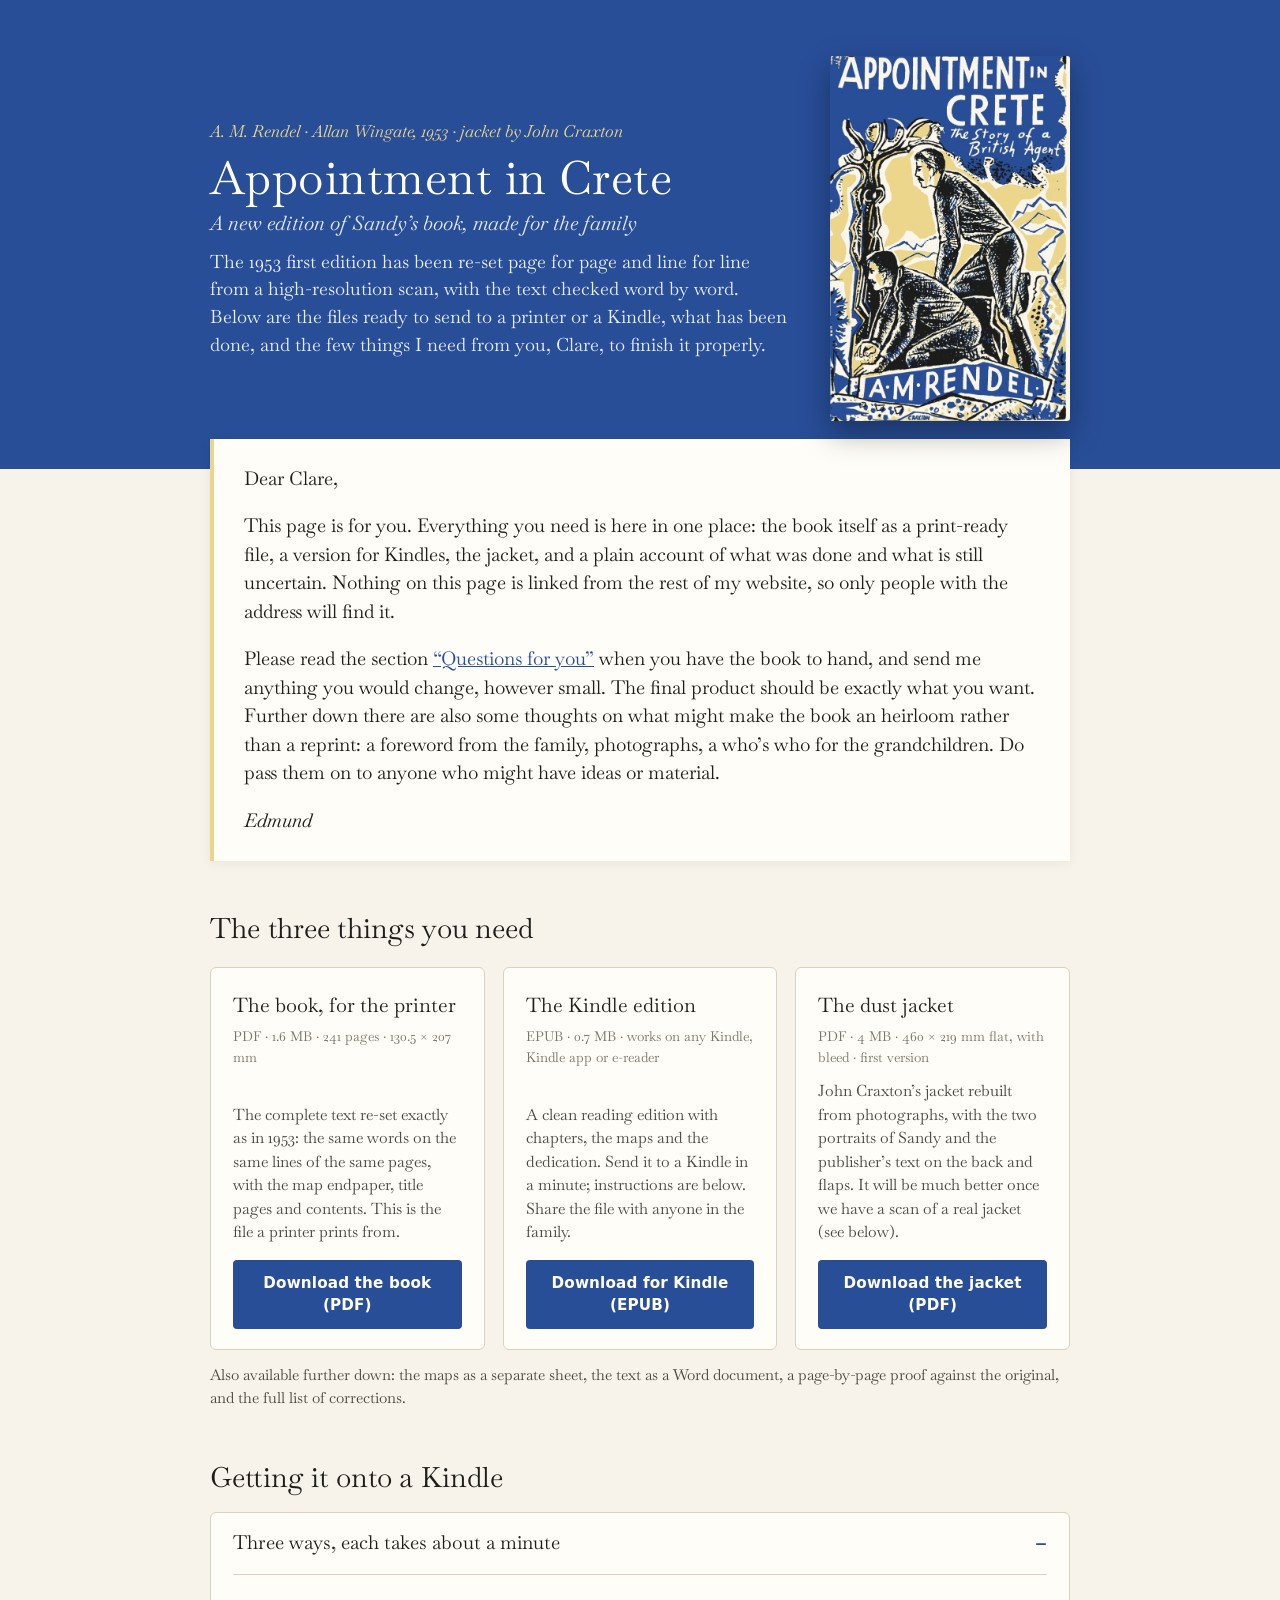
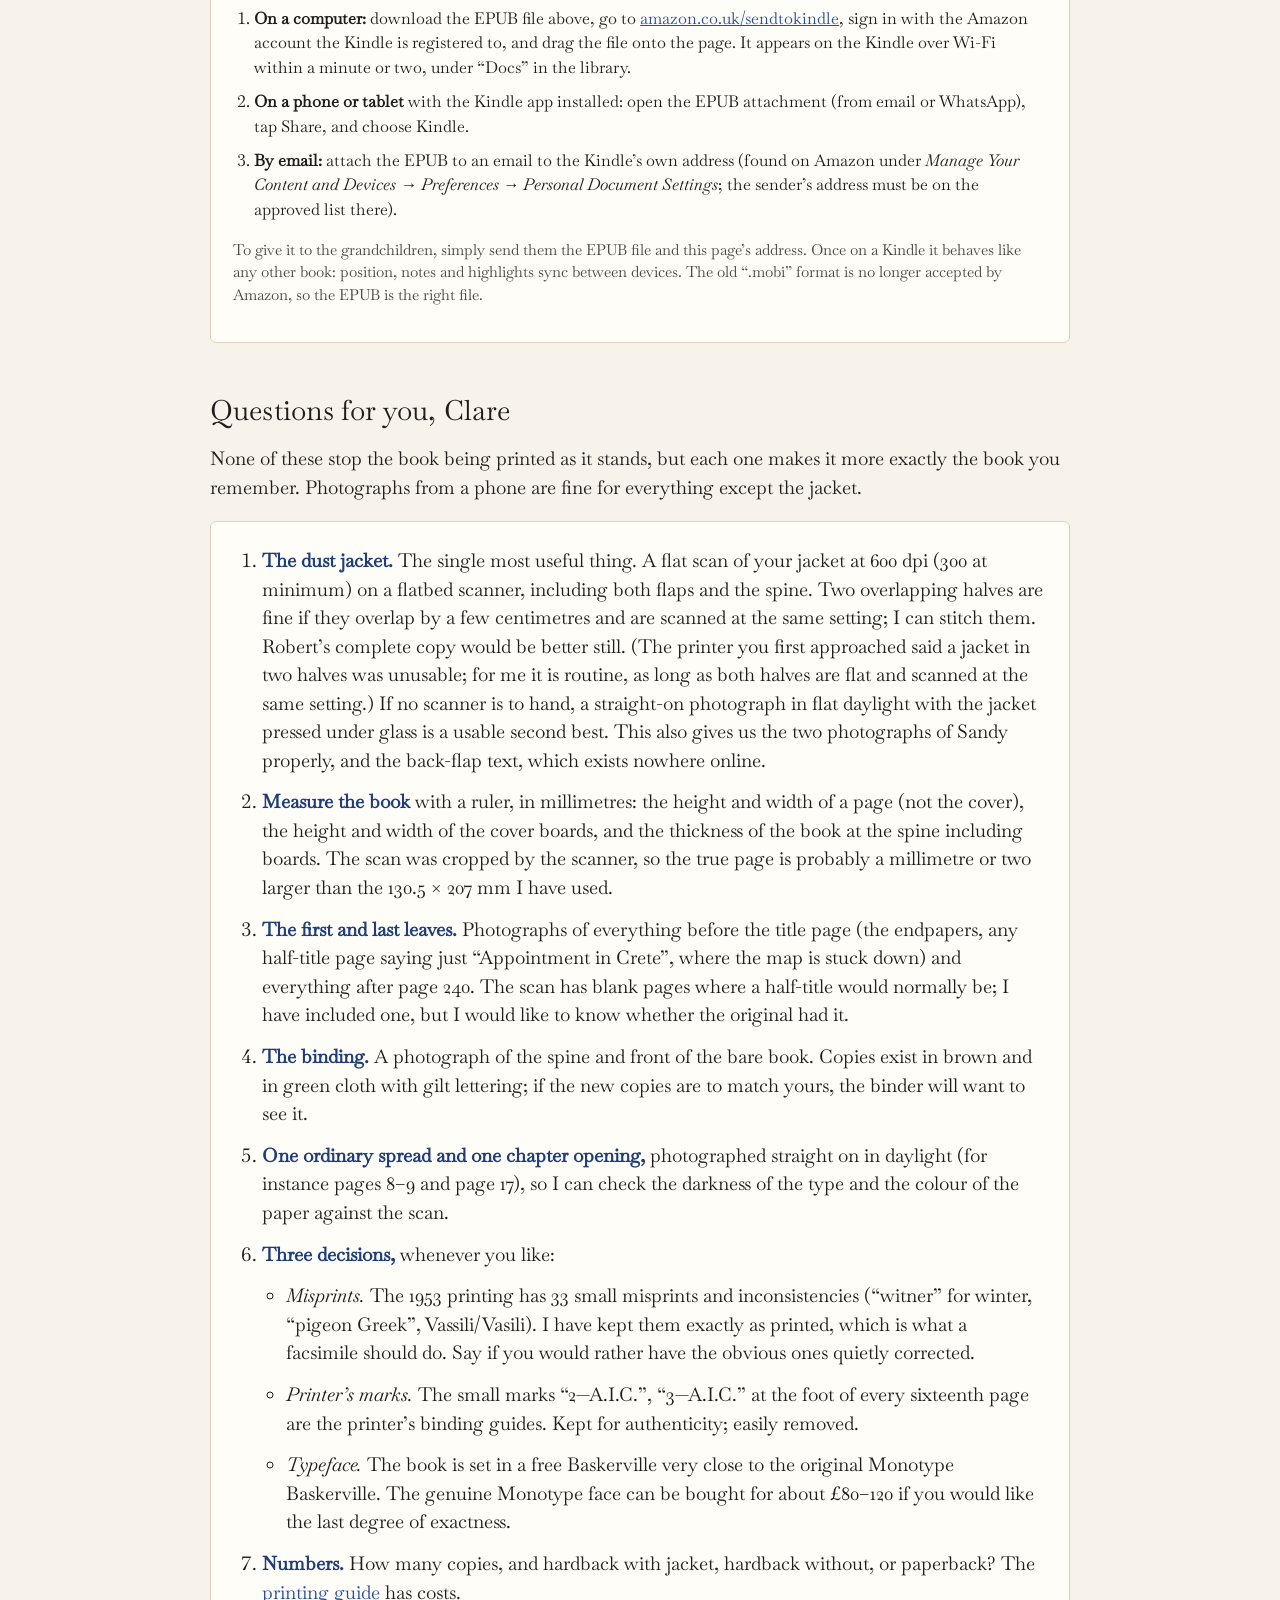
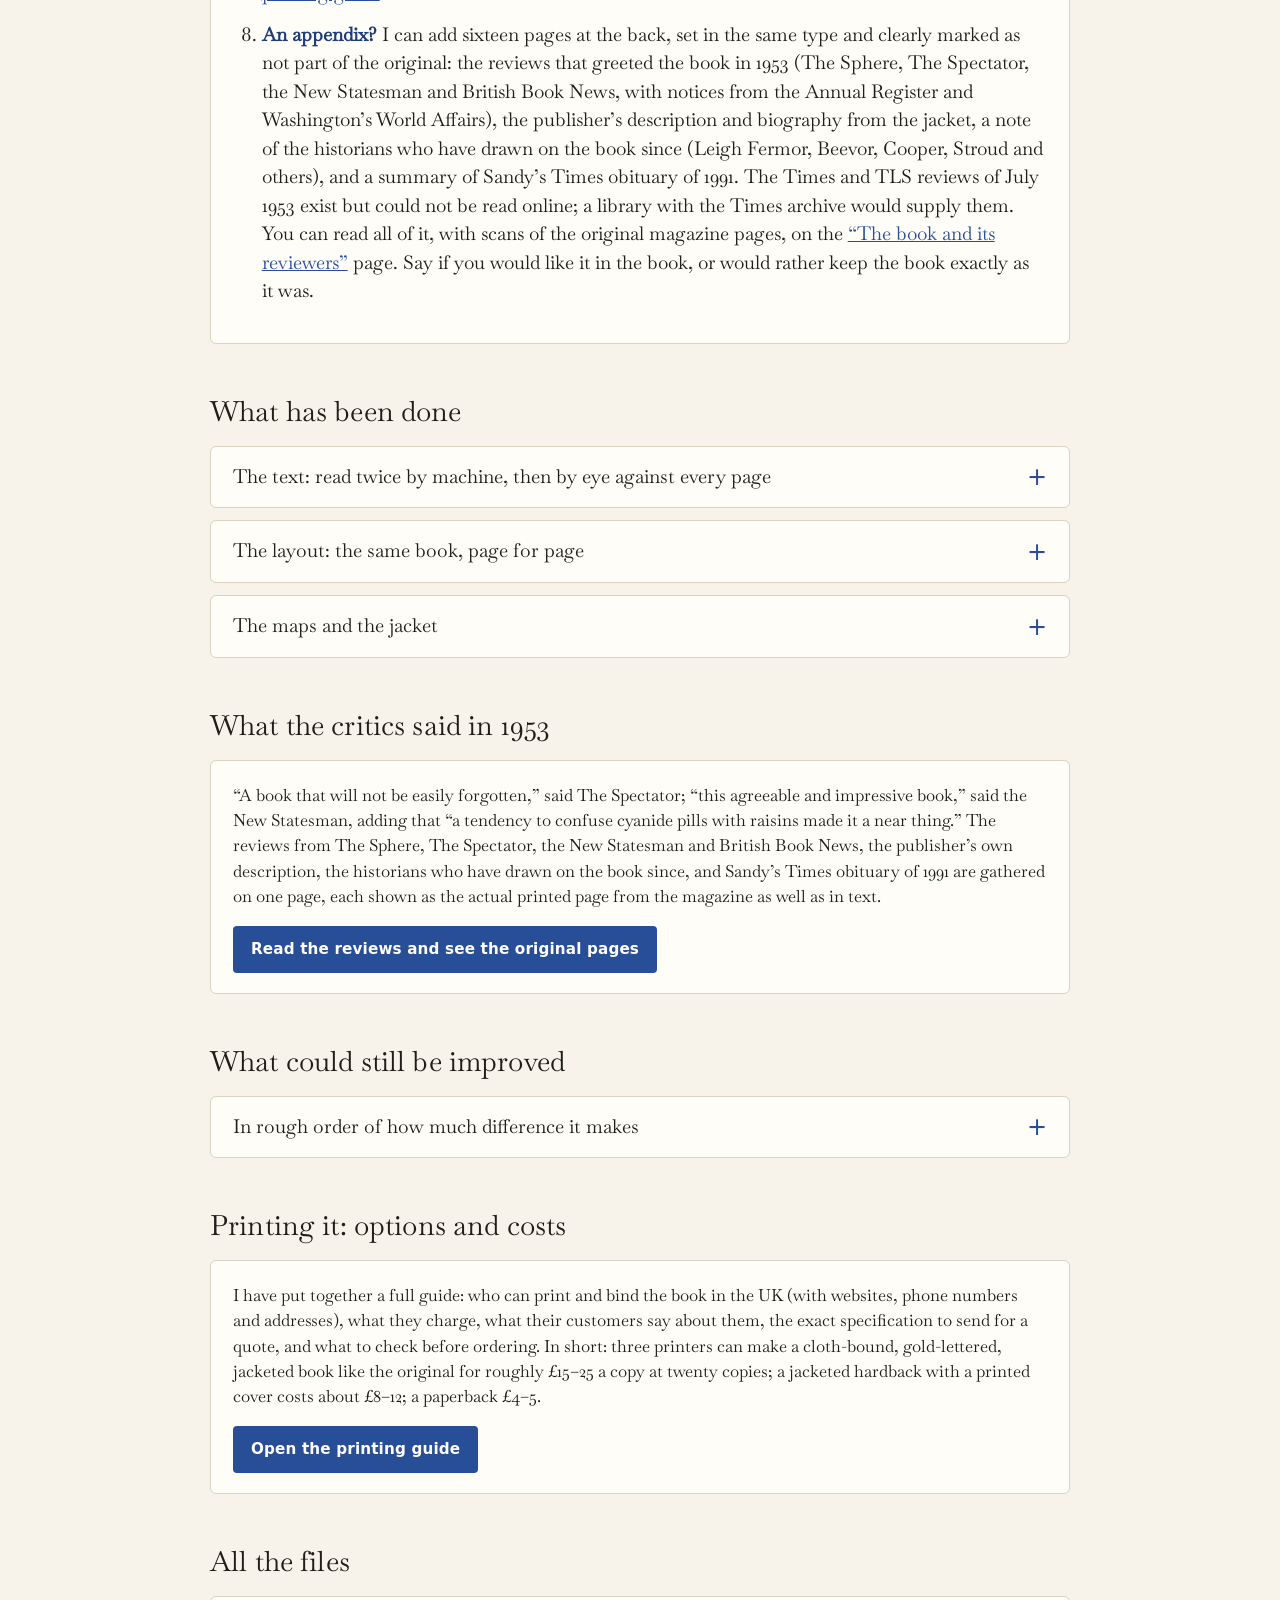
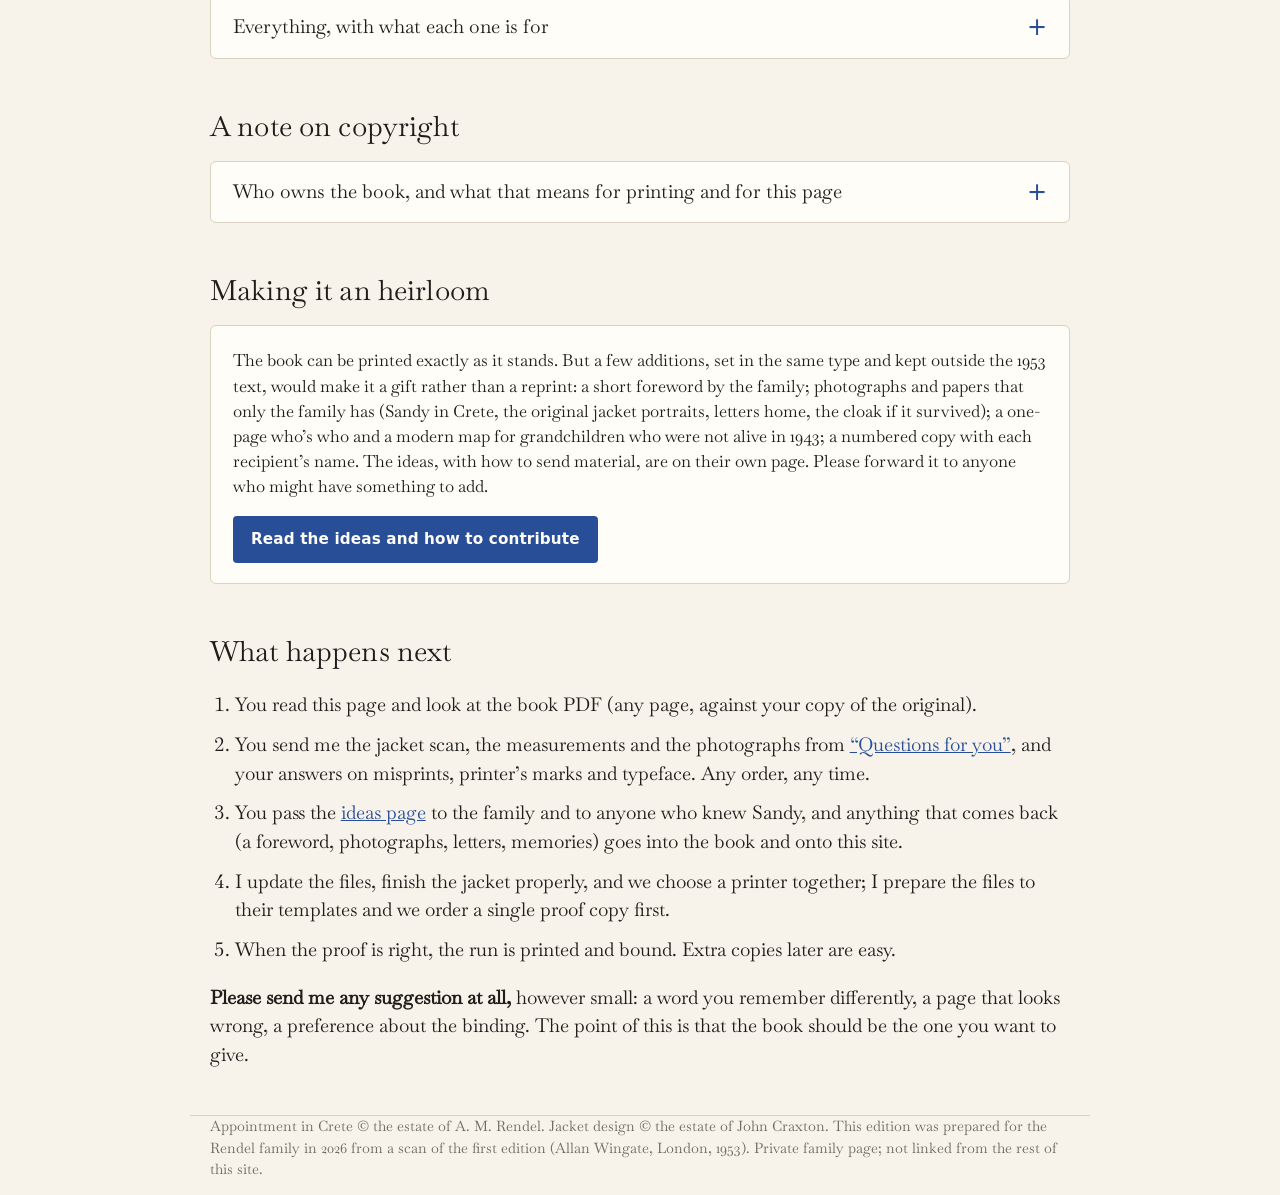
==== commit a686d60b: "Appointment in Crete: ideas page and sign-off change Co-Authored-By: Claude Fable 5.1 <noreply@anthr" ====
--- a/appointment-in-crete/index.html
+++ b/appointment-in-crete/index.html
@@ -89,8 +89,8 @@
   <div class="letter">
     <p>Dear Clare,</p>
     <p>This page is for you. Everything you need is here in one place: the book itself as a print-ready file, a version for Kindles, the jacket, and a plain account of what was done and what is still uncertain. Nothing on this page is linked from the rest of my website, so only people with the address will find it.</p>
-    <p>Please read the section <a href="#questions">“Questions for you”</a> when you have the book to hand, and send me anything you would change, however small. The final product should be exactly what you want.</p>
-    <p class="sig">With love, Edmund</p>
+    <p>Please read the section <a href="#questions">“Questions for you”</a> when you have the book to hand, and send me anything you would change, however small. The final product should be exactly what you want. Further down there are also some thoughts on what might make the book an heirloom rather than a reprint: a foreword from the family, photographs, a who’s who for the grandchildren. Do pass them on to anyone who might have ideas or material.</p>
+    <p class="sig">Edmund</p>
   </div>
 
   <section id="essentials">
@@ -237,6 +237,7 @@
           <tr><td><a href="files/AppointmentInCrete_facsimile_with_appendix.pdf" download>AppointmentInCrete_facsimile_with_appendix.pdf</a></td><td>The same book with an optional sixteen-page appendix at the back: the 1953 reviews, the jacket text, later references and the 1991 obituary (257 pages). <span class="pill">1.7 MB</span></td></tr>
           <tr><td><a href="appendix.html">appendix.html</a></td><td>The appendix material online: the 1953 reviews as text and as scans of the original pages, the jacket text, later histories, the 1991 obituary.</td></tr>
           <tr><td><a href="files/appendix_reviews.pdf" download>appendix_reviews.pdf</a></td><td>The sixteen appendix pages on their own. <span class="pill">0.1 MB</span></td></tr>
+          <tr><td><a href="ideas.html">ideas.html</a></td><td>Ideas for making the book an heirloom: foreword, family photographs and papers, who’s who, design touches, and how to send material.</td></tr>
           <tr><td><a href="printing.html">printing.html</a></td><td>The printing guide: printers, contact details, costs, reviews, specification and checklist.</td></tr>
           <tr><td><a href="files/AppointmentInCrete.epub" download>AppointmentInCrete.epub</a></td><td>Kindle / e-reader edition. <span class="pill">0.7 MB</span></td></tr>
           <tr><td><a href="files/jacket.pdf" download>jacket.pdf</a></td><td>Dust jacket, first version, 460 × 219 mm including 3 mm bleed, 22 mm spine, 76 mm flaps. <span class="pill">4 MB</span></td></tr>
@@ -262,11 +263,20 @@
     </details>
   </section>
 
+  <section id="heirloom">
+    <h2>Making it an heirloom</h2>
+    <div class="card" style="display:block">
+      <p style="font-size:1.05rem;color:var(--ink)">The book can be printed exactly as it stands. But a few additions, set in the same type and kept outside the 1953 text, would make it a gift rather than a reprint: a short foreword by the family; photographs and papers that only the family has (Sandy in Crete, the original jacket portraits, letters home, the cloak if it survived); a one-page who’s who and a modern map for grandchildren who were not alive in 1943; a numbered copy with each recipient’s name. The ideas, with how to send material, are on their own page. Please forward it to anyone who might have something to add.</p>
+      <a class="btn" href="ideas.html">Read the ideas and how to contribute</a>
+    </div>
+  </section>
+
   <section id="next">
     <h2>What happens next</h2>
     <ol class="steps">
       <li>You read this page and look at the book PDF (any page, against your copy of the original).</li>
       <li>You send me the jacket scan, the measurements and the photographs from <a href="#questions">“Questions for you”</a>, and your answers on misprints, printer’s marks and typeface. Any order, any time.</li>
+      <li>You pass the <a href="ideas.html">ideas page</a> to the family and to anyone who knew Sandy, and anything that comes back (a foreword, photographs, letters, memories) goes into the book and onto this site.</li>
       <li>I update the files, finish the jacket properly, and we choose a printer together; I prepare the files to their templates and we order a single proof copy first.</li>
       <li>When the proof is right, the run is printed and bound. Extra copies later are easy.</li>
     </ol>
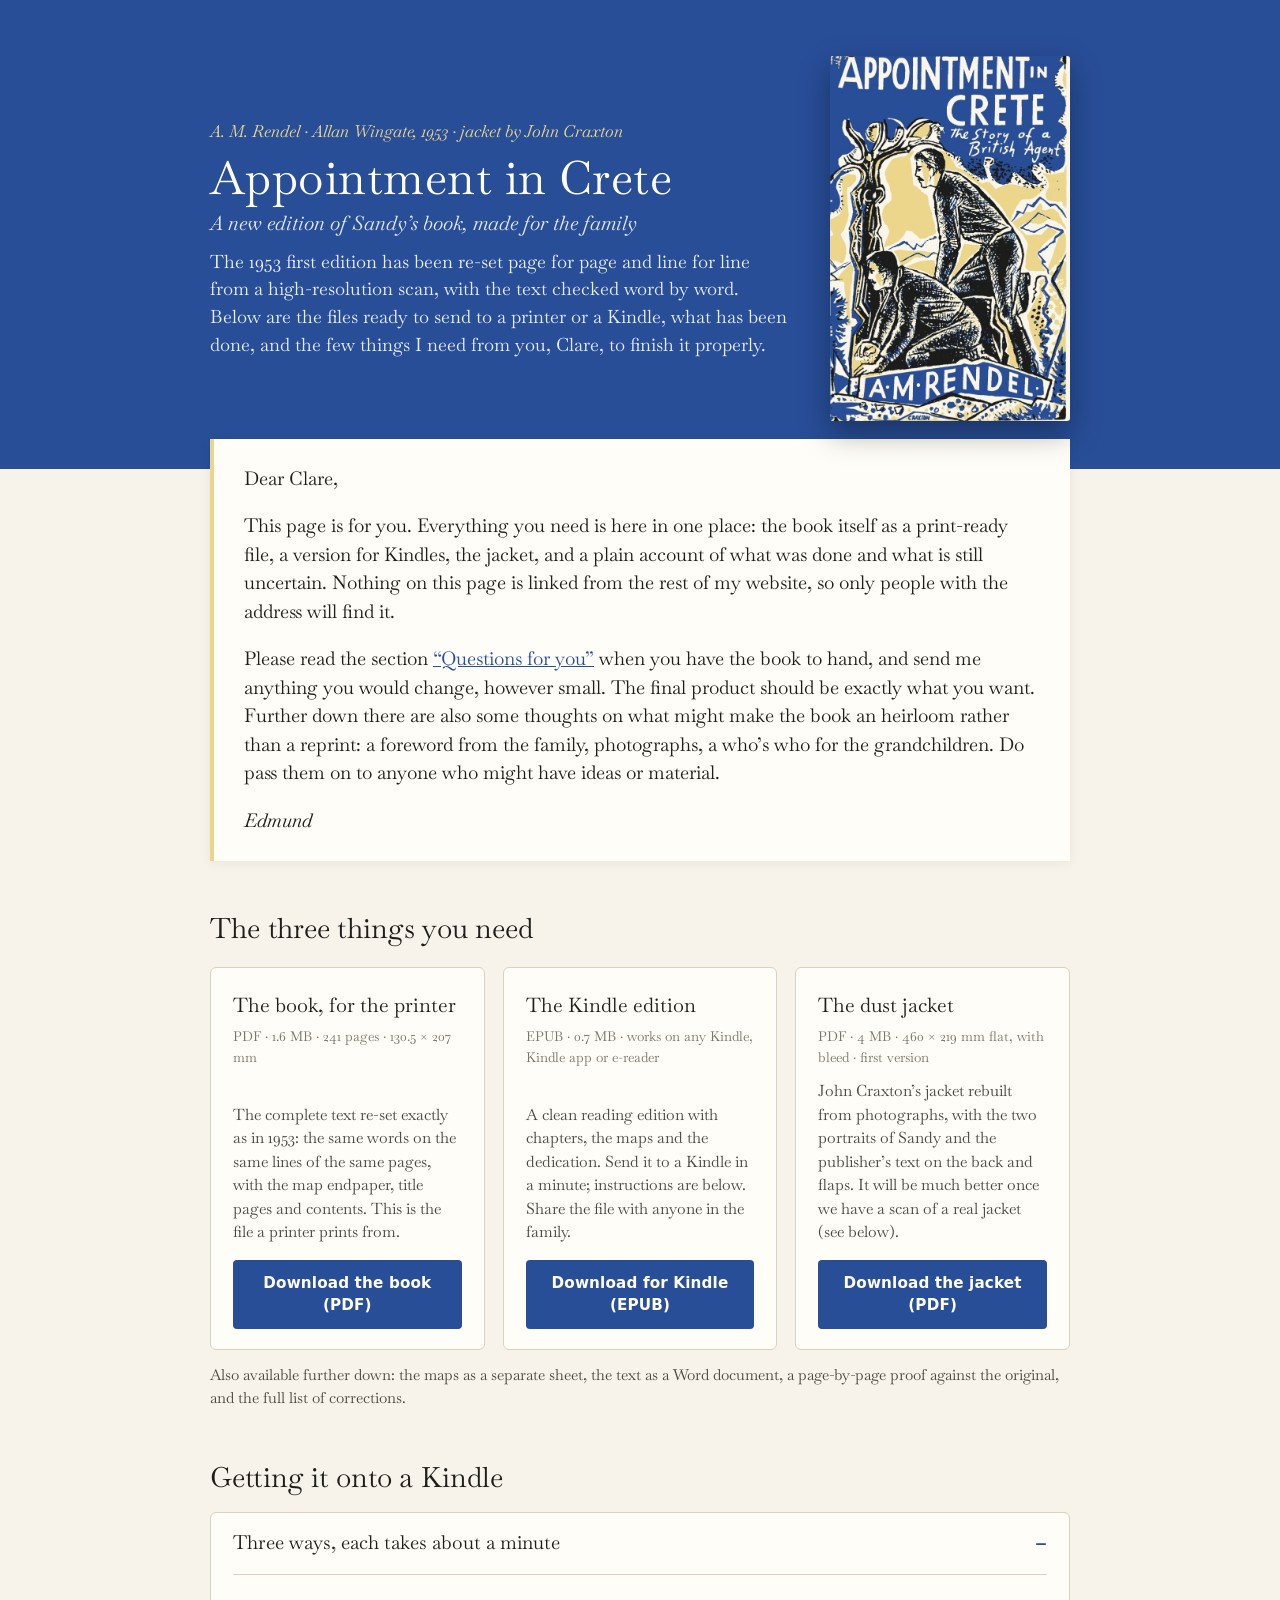
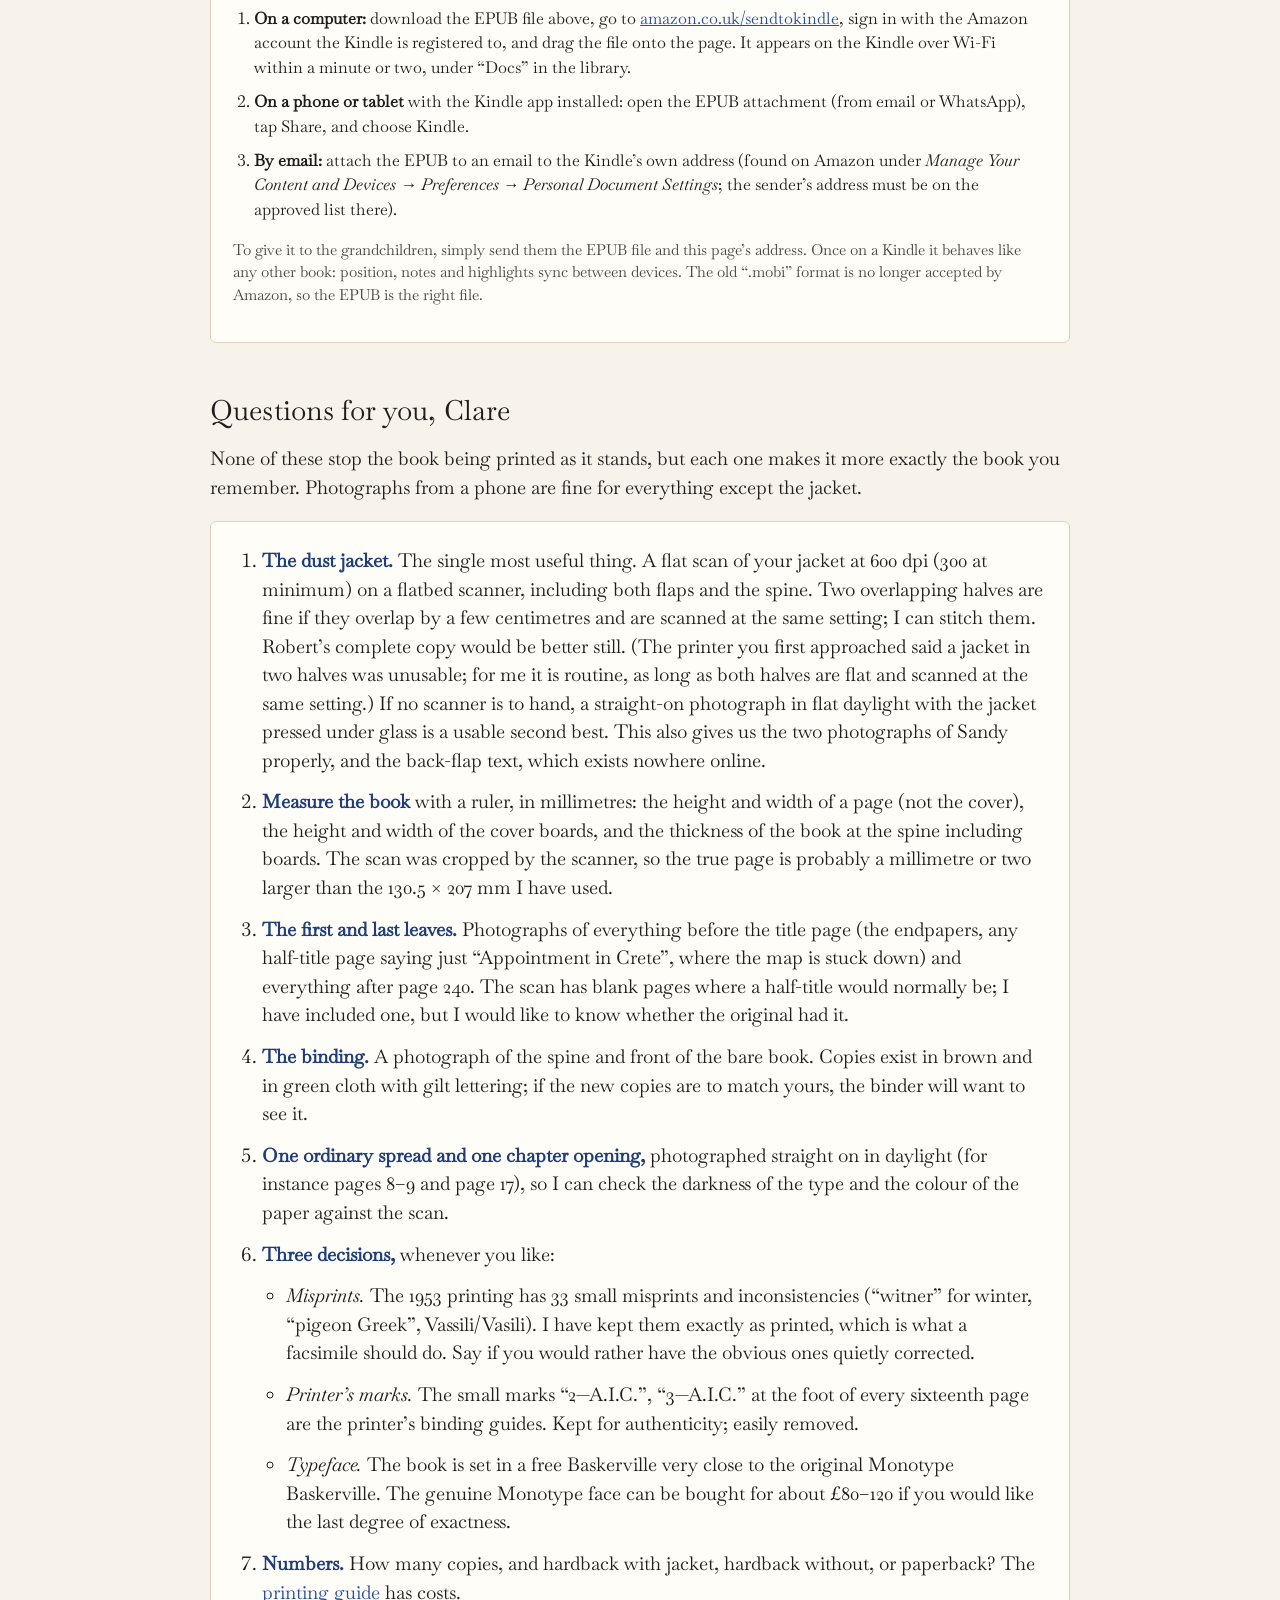
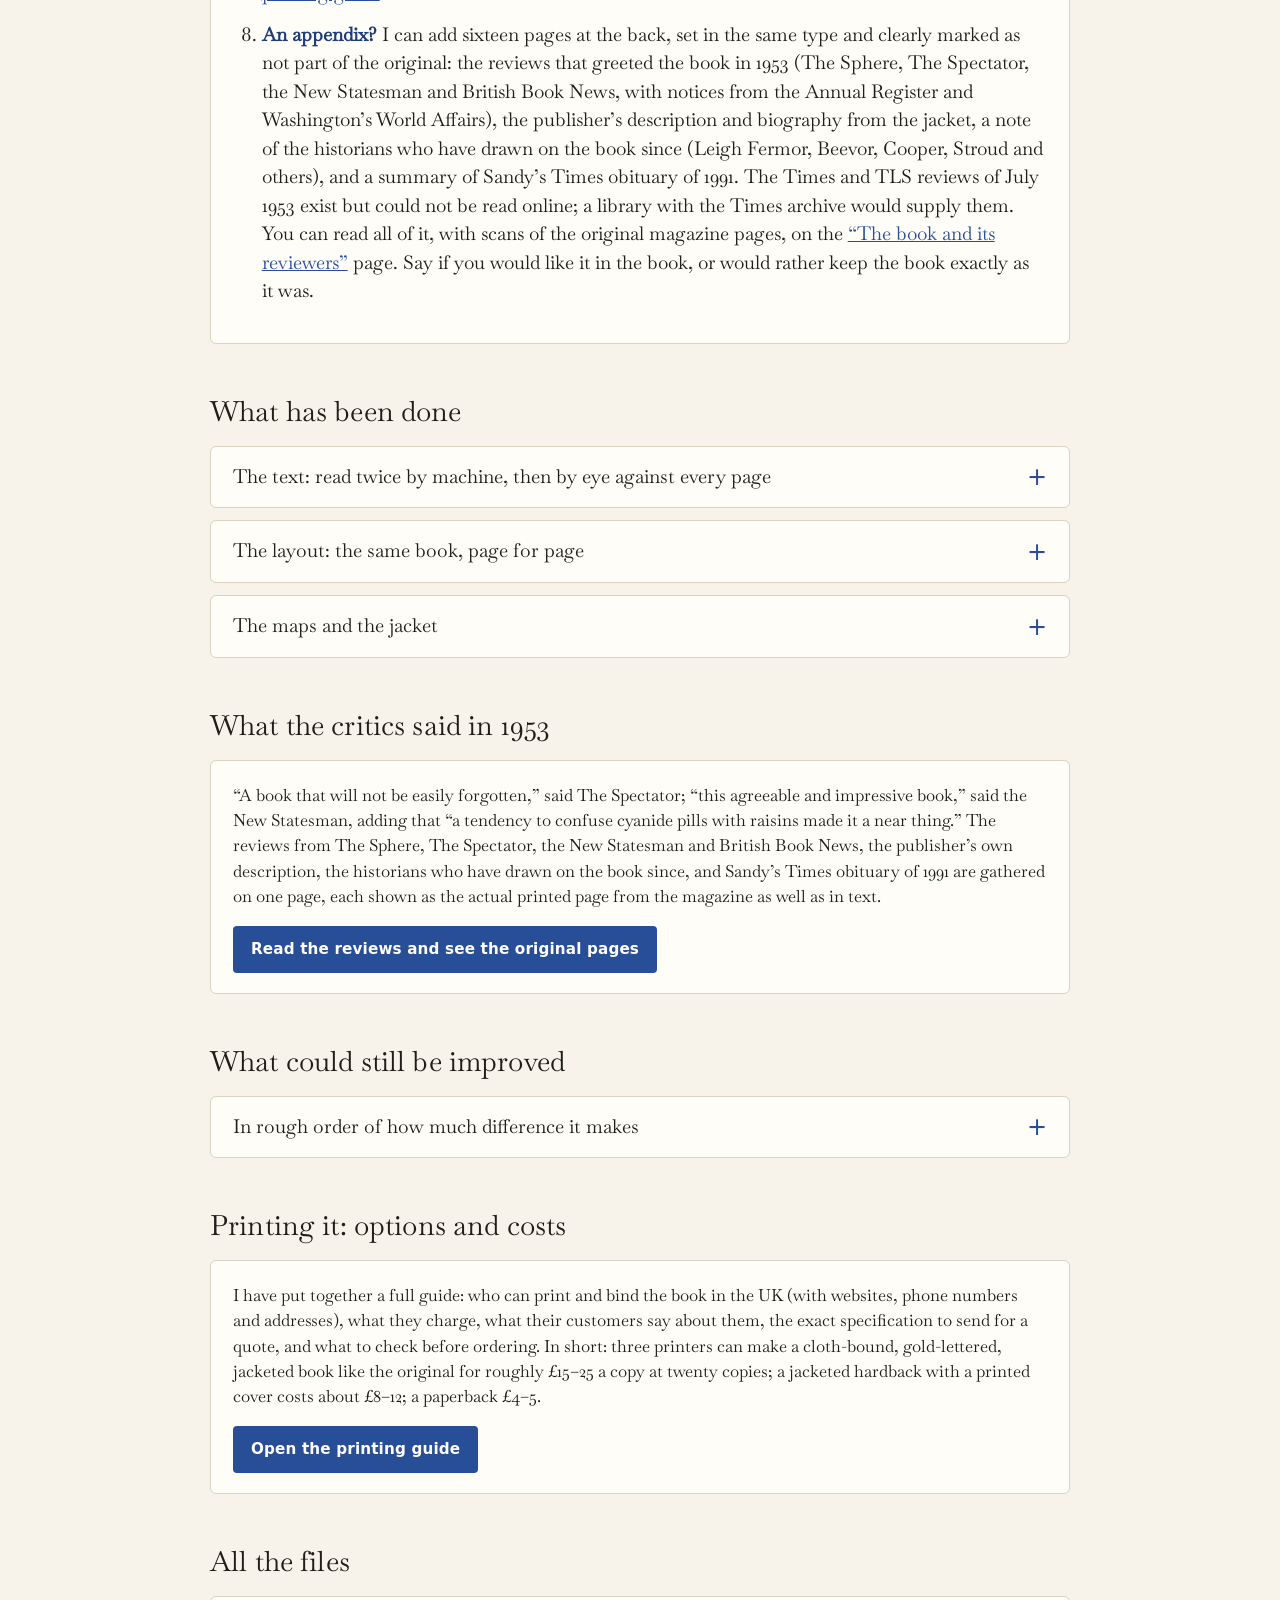
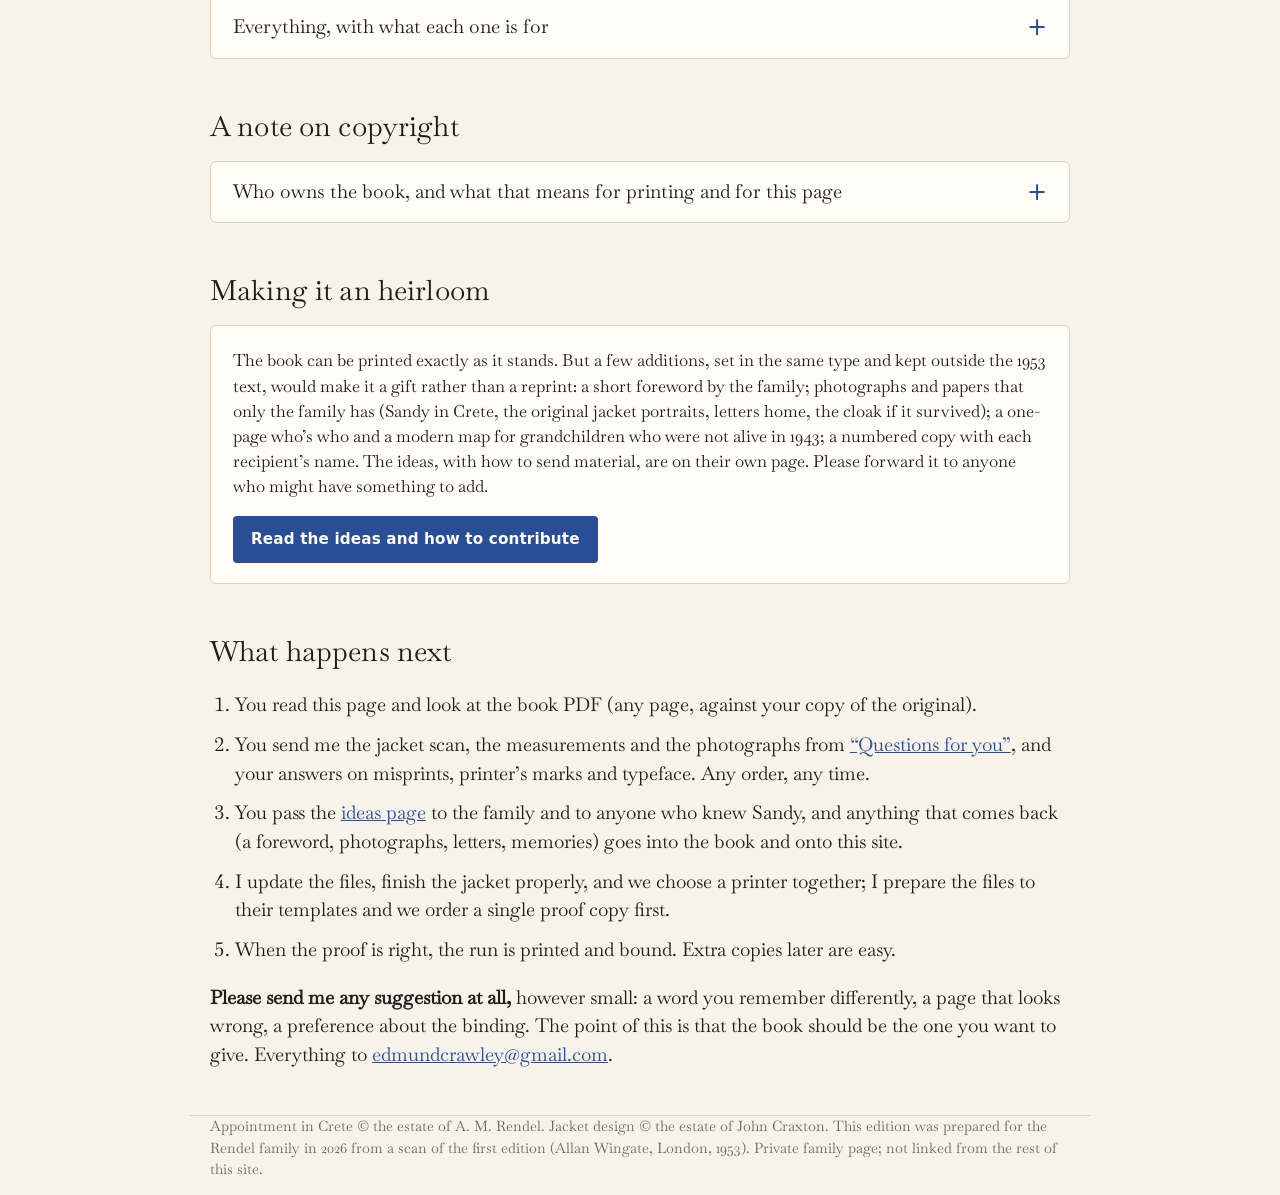
==== commit 0f39411f: "Appointment in Crete: contact email Co-Authored-By: Claude Fable 5.1 <noreply@anthropic.com> Claude-" ====
--- a/appointment-in-crete/index.html
+++ b/appointment-in-crete/index.html
@@ -280,7 +280,7 @@
       <li>I update the files, finish the jacket properly, and we choose a printer together; I prepare the files to their templates and we order a single proof copy first.</li>
       <li>When the proof is right, the run is printed and bound. Extra copies later are easy.</li>
     </ol>
-    <p><strong>Please send me any suggestion at all,</strong> however small: a word you remember differently, a page that looks wrong, a preference about the binding. The point of this is that the book should be the one you want to give.</p>
+    <p><strong>Please send me any suggestion at all,</strong> however small: a word you remember differently, a page that looks wrong, a preference about the binding. The point of this is that the book should be the one you want to give. Everything to <a href="mailto:edmundcrawley@gmail.com">edmundcrawley@gmail.com</a>.</p>
   </section>
 
 </main>
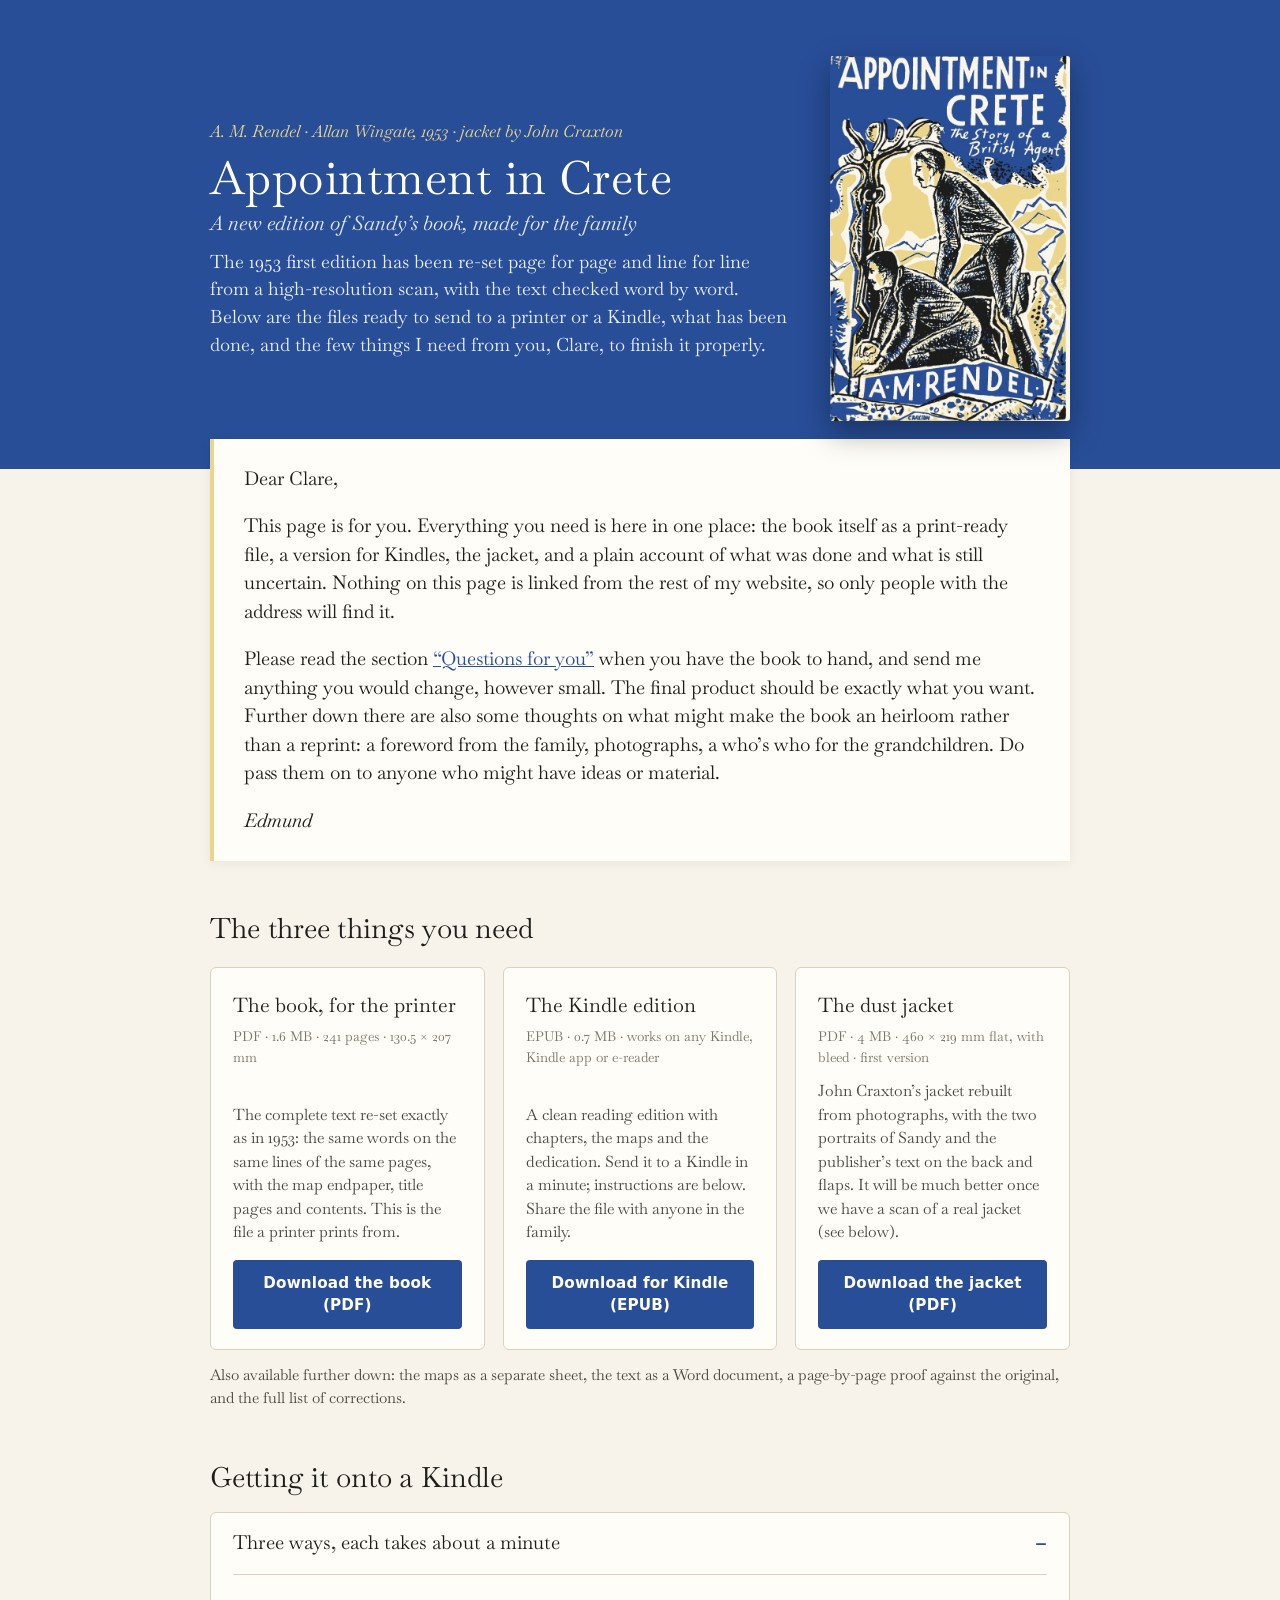
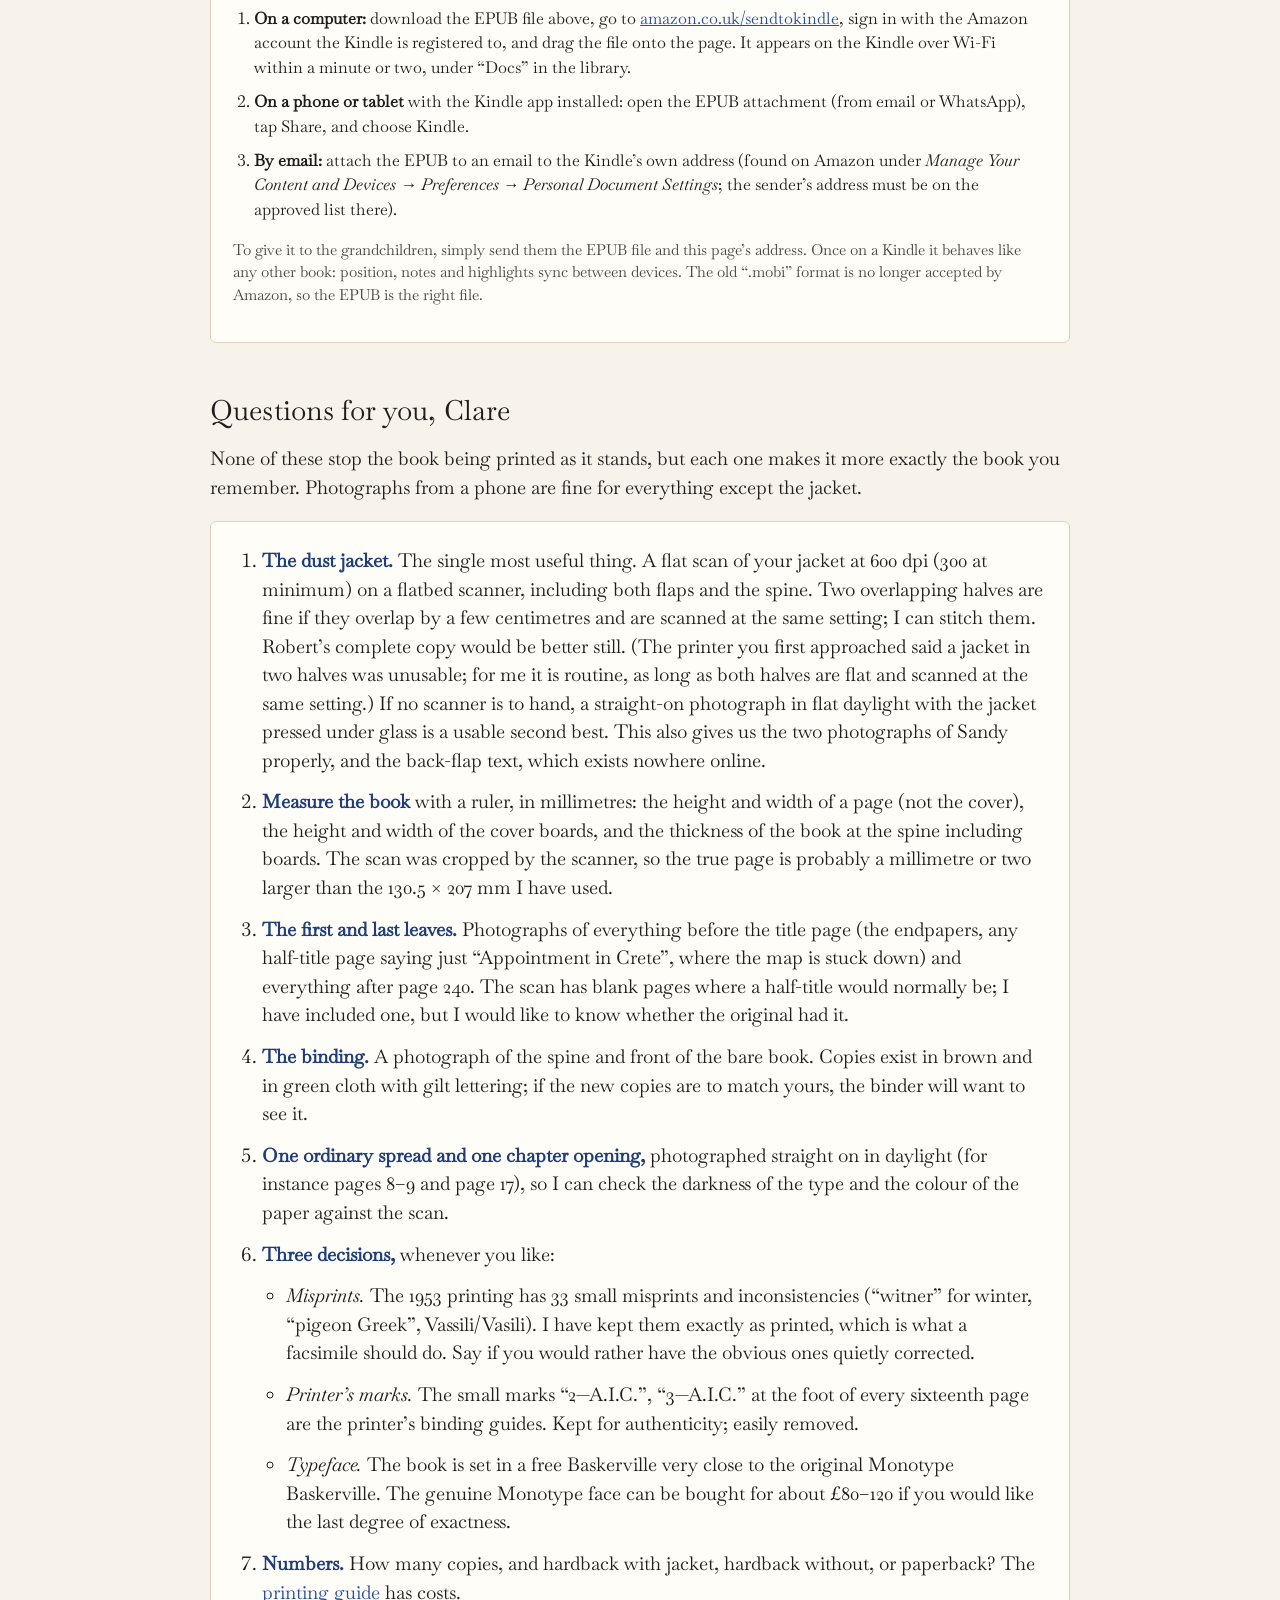
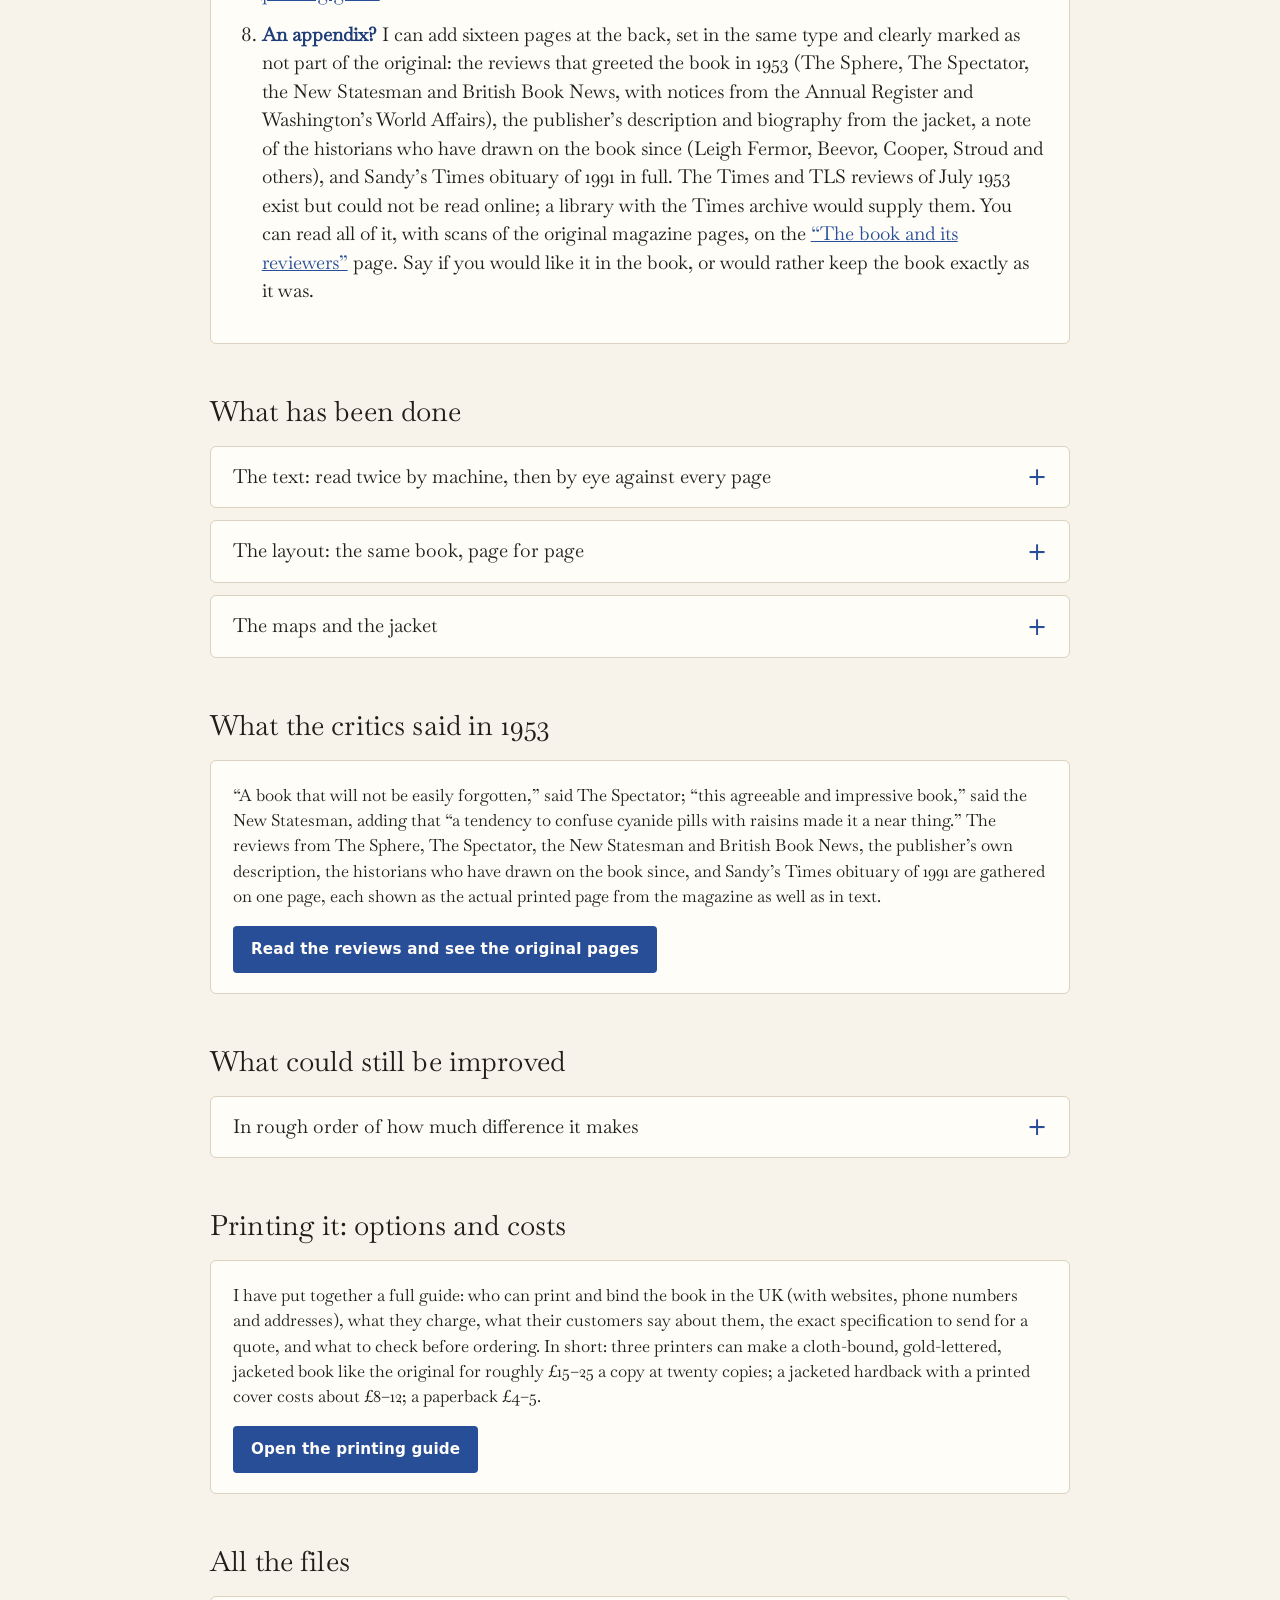
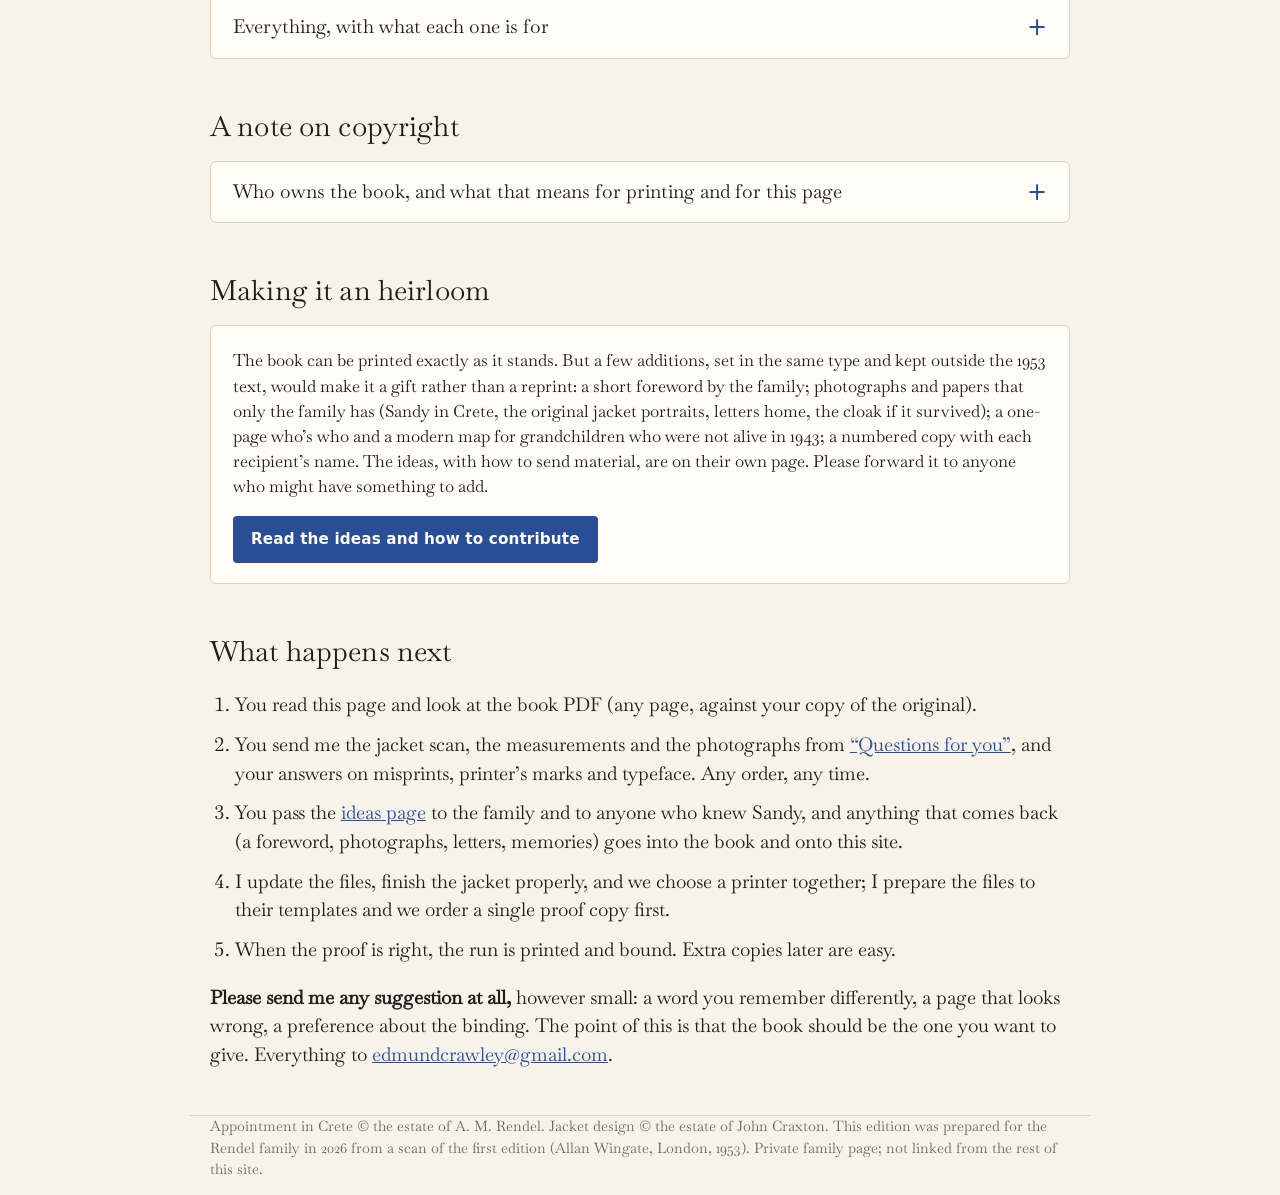
==== commit fc219684: "Appointment in Crete: full 1991 obituary in appendix and on the reviews page Co-Authored-By: Claude " ====
--- a/appointment-in-crete/index.html
+++ b/appointment-in-crete/index.html
@@ -151,7 +151,7 @@
           </ul>
         </li>
         <li><strong>Numbers.</strong> How many copies, and hardback with jacket, hardback without, or paperback? The <a href="printing.html">printing guide</a> has costs.</li>
-        <li><strong>An appendix?</strong> I can add sixteen pages at the back, set in the same type and clearly marked as not part of the original: the reviews that greeted the book in 1953 (The Sphere, The Spectator, the New Statesman and British Book News, with notices from the Annual Register and Washington’s World Affairs), the publisher’s description and biography from the jacket, a note of the historians who have drawn on the book since (Leigh Fermor, Beevor, Cooper, Stroud and others), and a summary of Sandy’s Times obituary of 1991. The Times and TLS reviews of July 1953 exist but could not be read online; a library with the Times archive would supply them. You can read all of it, with scans of the original magazine pages, on the <a href="appendix.html">“The book and its reviewers”</a> page. Say if you would like it in the book, or would rather keep the book exactly as it was.</li>
+        <li><strong>An appendix?</strong> I can add sixteen pages at the back, set in the same type and clearly marked as not part of the original: the reviews that greeted the book in 1953 (The Sphere, The Spectator, the New Statesman and British Book News, with notices from the Annual Register and Washington’s World Affairs), the publisher’s description and biography from the jacket, a note of the historians who have drawn on the book since (Leigh Fermor, Beevor, Cooper, Stroud and others), and Sandy’s Times obituary of 1991 in full. The Times and TLS reviews of July 1953 exist but could not be read online; a library with the Times archive would supply them. You can read all of it, with scans of the original magazine pages, on the <a href="appendix.html">“The book and its reviewers”</a> page. Say if you would like it in the book, or would rather keep the book exactly as it was.</li>
       </ol>
     </div>
   </section>
@@ -175,6 +175,7 @@
           <figure><img src="img/spread-new.jpg" alt="Pages 8 and 9 of the new edition"><figcaption>The same pages in the new edition</figcaption></figure>
         </div>
         <figure><img src="img/chapter-opening.png" alt="Chapter One opening in the new edition"><figcaption>The opening of Chapter One in the new setting, with the chapter flower traced from the original.</figcaption></figure>
+        <p>The printer Clare first approached said the text could not be centred and the faint show-through from facing pages could not be removed. Both were faults of the old scan, where the scanner decided where each page landed and the thin 1953 paper let the next page’s type bleed through. This edition has neither problem, because it is set afresh rather than copied: every page sits in the same place on the same grid, and there is no scan to show through.</p>
         <p><a href="files/proof_side_by_side.pdf">Open the page-by-page proof</a> (47 MB: every page of the scan beside the new page).</p>
       </div>
     </details>
@@ -234,7 +235,7 @@
       <div class="body">
         <table>
           <tr><td><a href="files/AppointmentInCrete_facsimile.pdf" download>AppointmentInCrete_facsimile.pdf</a></td><td>The book for the printer, 241 pages at trim size, fonts embedded. <span class="pill">1.6 MB</span></td></tr>
-          <tr><td><a href="files/AppointmentInCrete_facsimile_with_appendix.pdf" download>AppointmentInCrete_facsimile_with_appendix.pdf</a></td><td>The same book with an optional sixteen-page appendix at the back: the 1953 reviews, the jacket text, later references and the 1991 obituary (257 pages). <span class="pill">1.7 MB</span></td></tr>
+          <tr><td><a href="files/AppointmentInCrete_facsimile_with_appendix.pdf" download>AppointmentInCrete_facsimile_with_appendix.pdf</a></td><td>The same book with an optional sixteen-page appendix at the back: the 1953 reviews, the jacket text, later references and the full 1991 obituary. <span class="pill">1.7 MB</span></td></tr>
           <tr><td><a href="appendix.html">appendix.html</a></td><td>The appendix material online: the 1953 reviews as text and as scans of the original pages, the jacket text, later histories, the 1991 obituary.</td></tr>
           <tr><td><a href="files/appendix_reviews.pdf" download>appendix_reviews.pdf</a></td><td>The sixteen appendix pages on their own. <span class="pill">0.1 MB</span></td></tr>
           <tr><td><a href="ideas.html">ideas.html</a></td><td>Ideas for making the book an heirloom: foreword, family photographs and papers, who’s who, design touches, and how to send material.</td></tr>
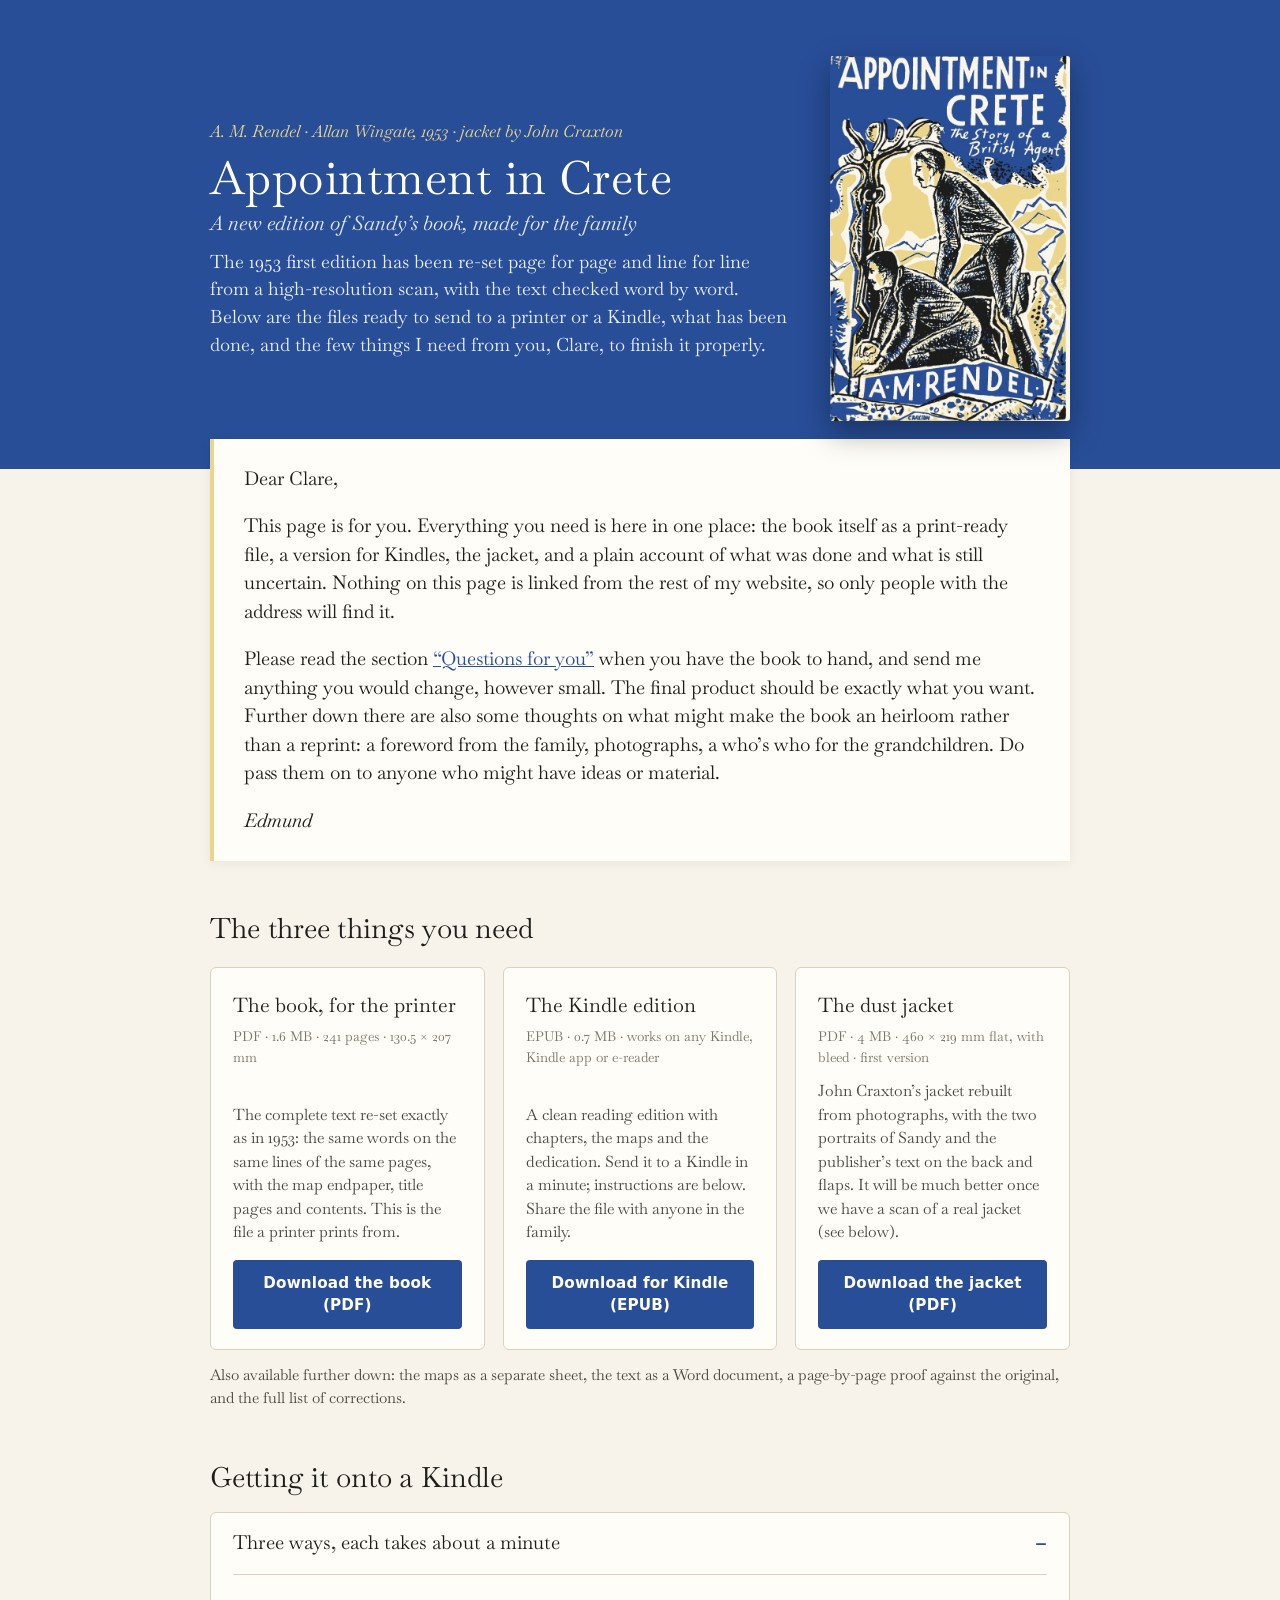
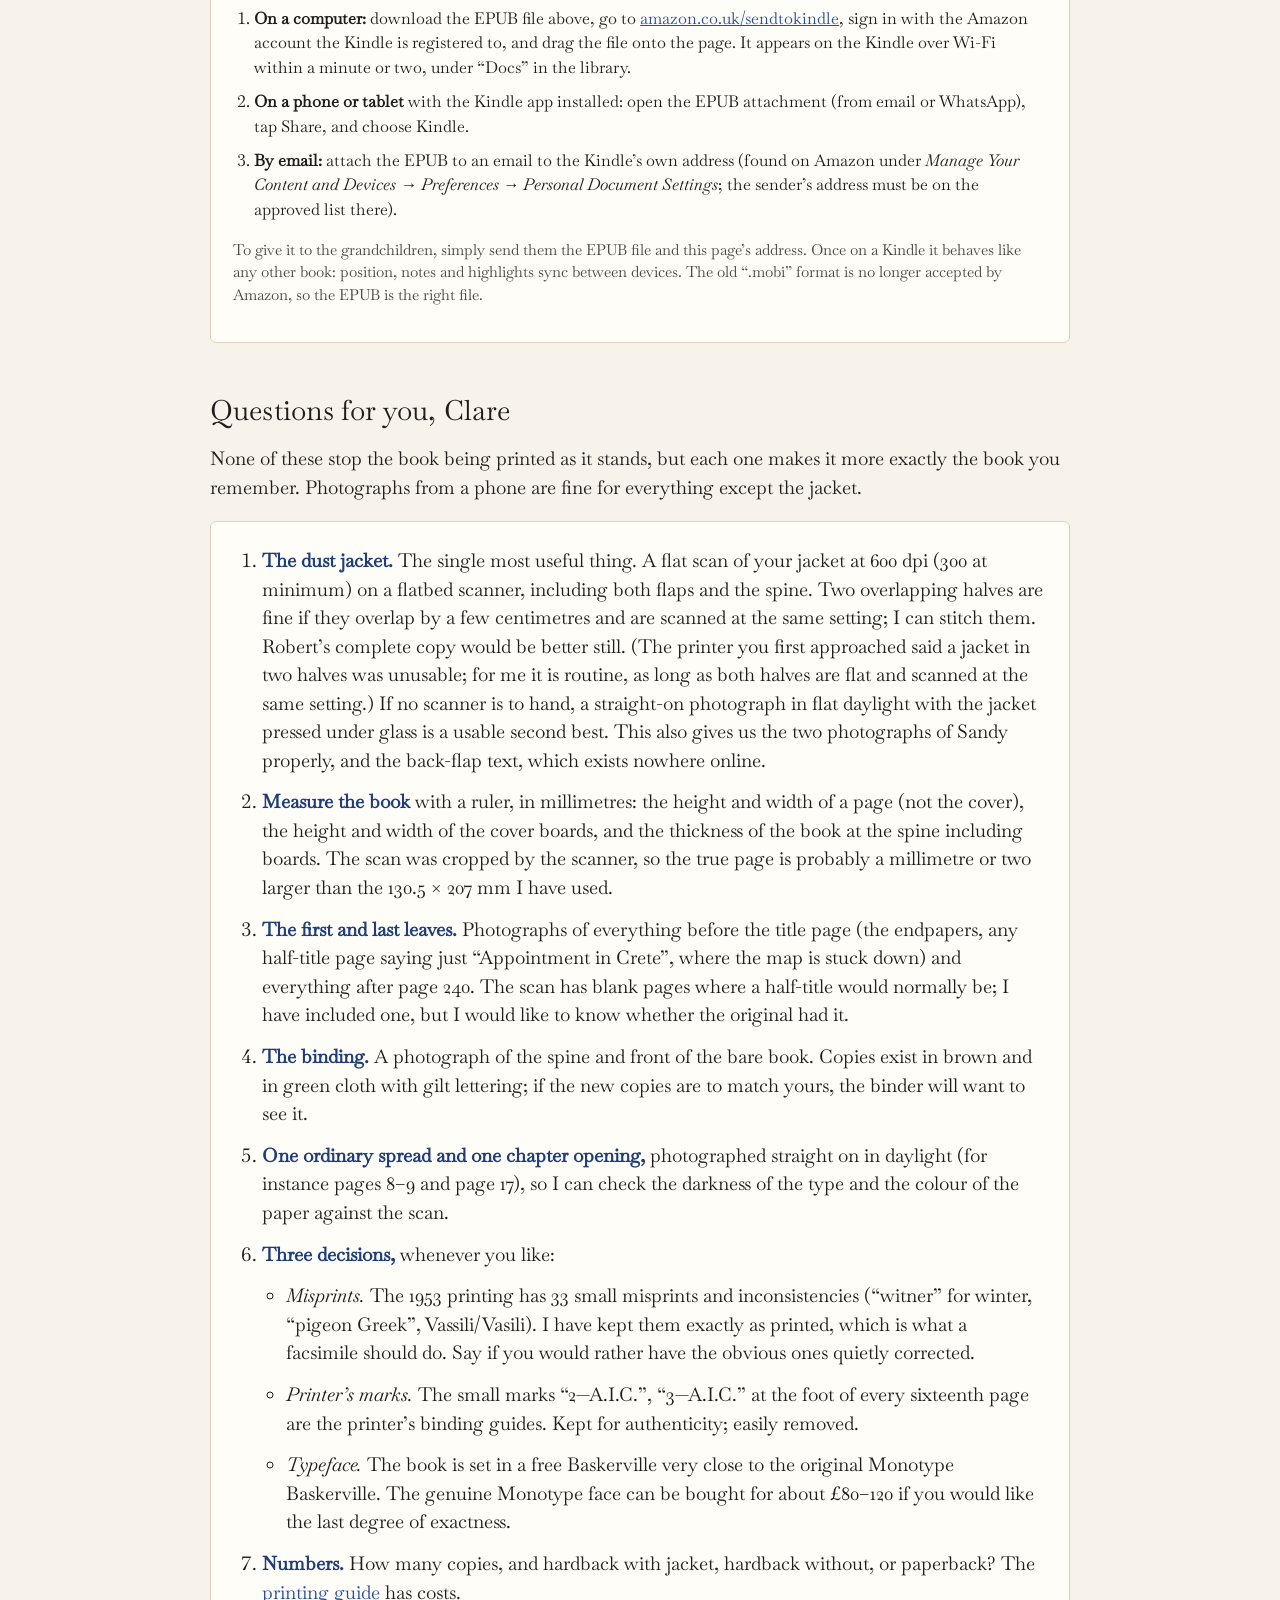
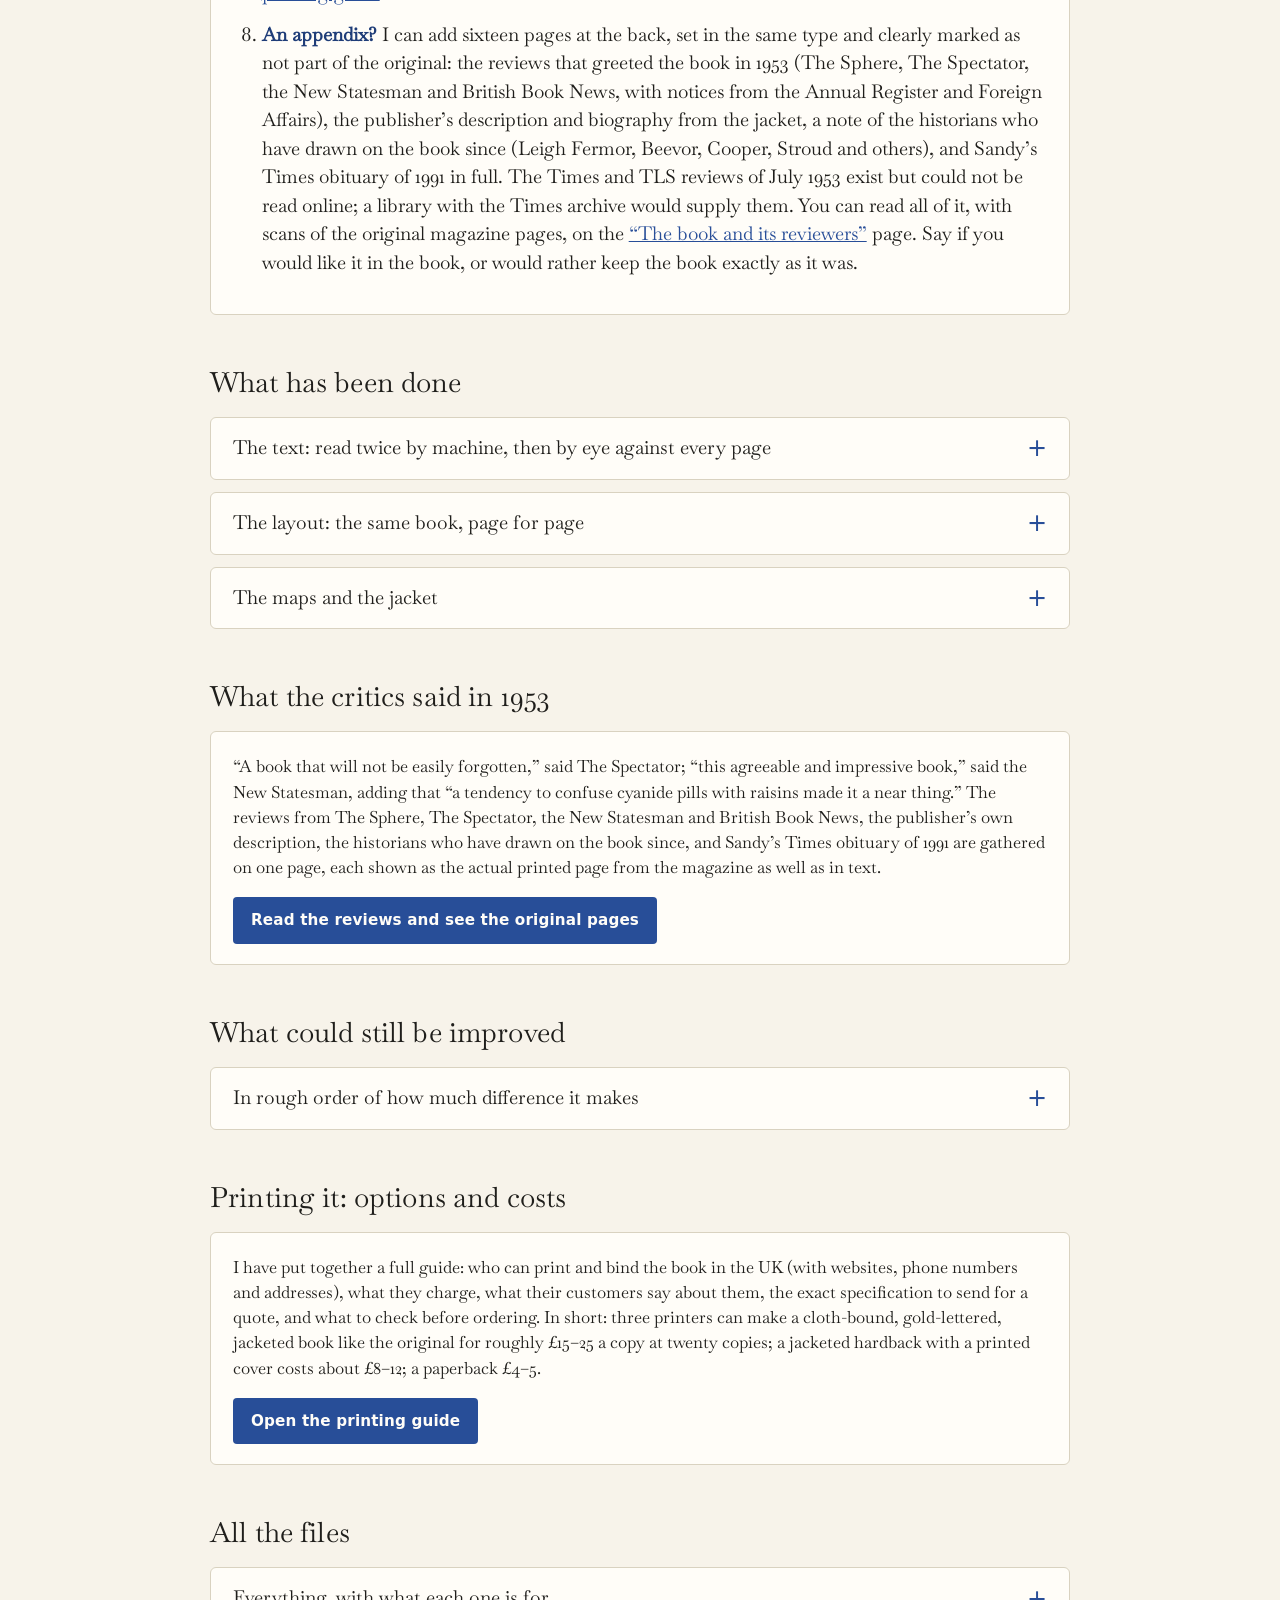
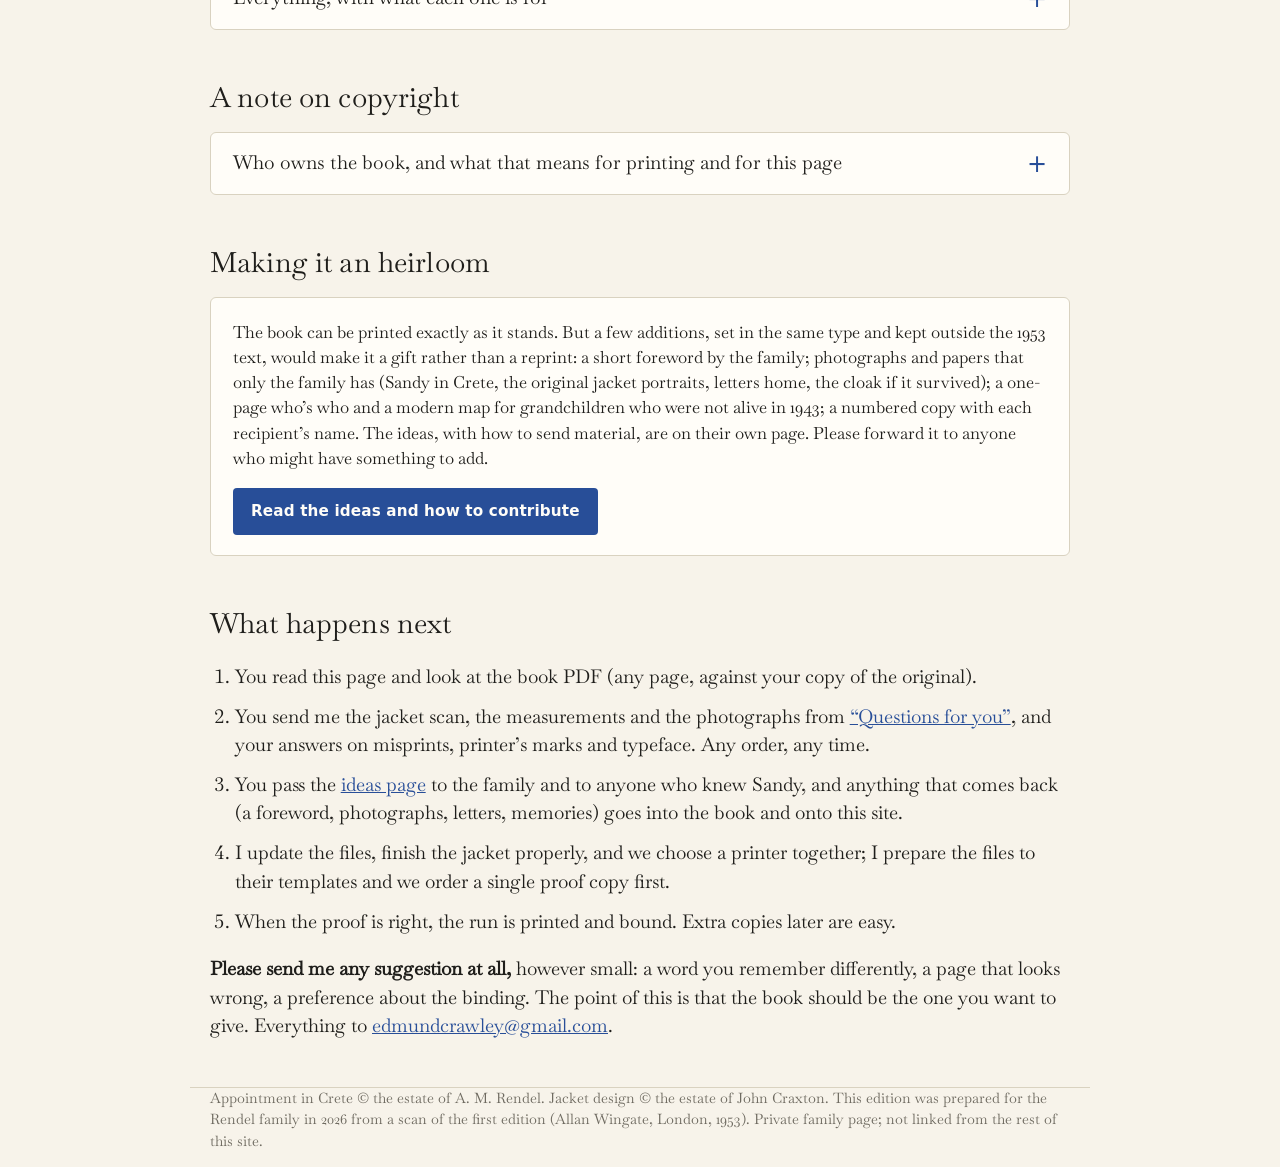
==== commit 9d49cbfb: "Appointment in Crete: full New Statesman review and corrected appendix Co-Authored-By: Claude Fable " ====
--- a/appointment-in-crete/index.html
+++ b/appointment-in-crete/index.html
@@ -151,7 +151,7 @@
           </ul>
         </li>
         <li><strong>Numbers.</strong> How many copies, and hardback with jacket, hardback without, or paperback? The <a href="printing.html">printing guide</a> has costs.</li>
-        <li><strong>An appendix?</strong> I can add sixteen pages at the back, set in the same type and clearly marked as not part of the original: the reviews that greeted the book in 1953 (The Sphere, The Spectator, the New Statesman and British Book News, with notices from the Annual Register and Washington’s World Affairs), the publisher’s description and biography from the jacket, a note of the historians who have drawn on the book since (Leigh Fermor, Beevor, Cooper, Stroud and others), and Sandy’s Times obituary of 1991 in full. The Times and TLS reviews of July 1953 exist but could not be read online; a library with the Times archive would supply them. You can read all of it, with scans of the original magazine pages, on the <a href="appendix.html">“The book and its reviewers”</a> page. Say if you would like it in the book, or would rather keep the book exactly as it was.</li>
+        <li><strong>An appendix?</strong> I can add sixteen pages at the back, set in the same type and clearly marked as not part of the original: the reviews that greeted the book in 1953 (The Sphere, The Spectator, the New Statesman and British Book News, with notices from the Annual Register and Foreign Affairs), the publisher’s description and biography from the jacket, a note of the historians who have drawn on the book since (Leigh Fermor, Beevor, Cooper, Stroud and others), and Sandy’s Times obituary of 1991 in full. The Times and TLS reviews of July 1953 exist but could not be read online; a library with the Times archive would supply them. You can read all of it, with scans of the original magazine pages, on the <a href="appendix.html">“The book and its reviewers”</a> page. Say if you would like it in the book, or would rather keep the book exactly as it was.</li>
       </ol>
     </div>
   </section>
